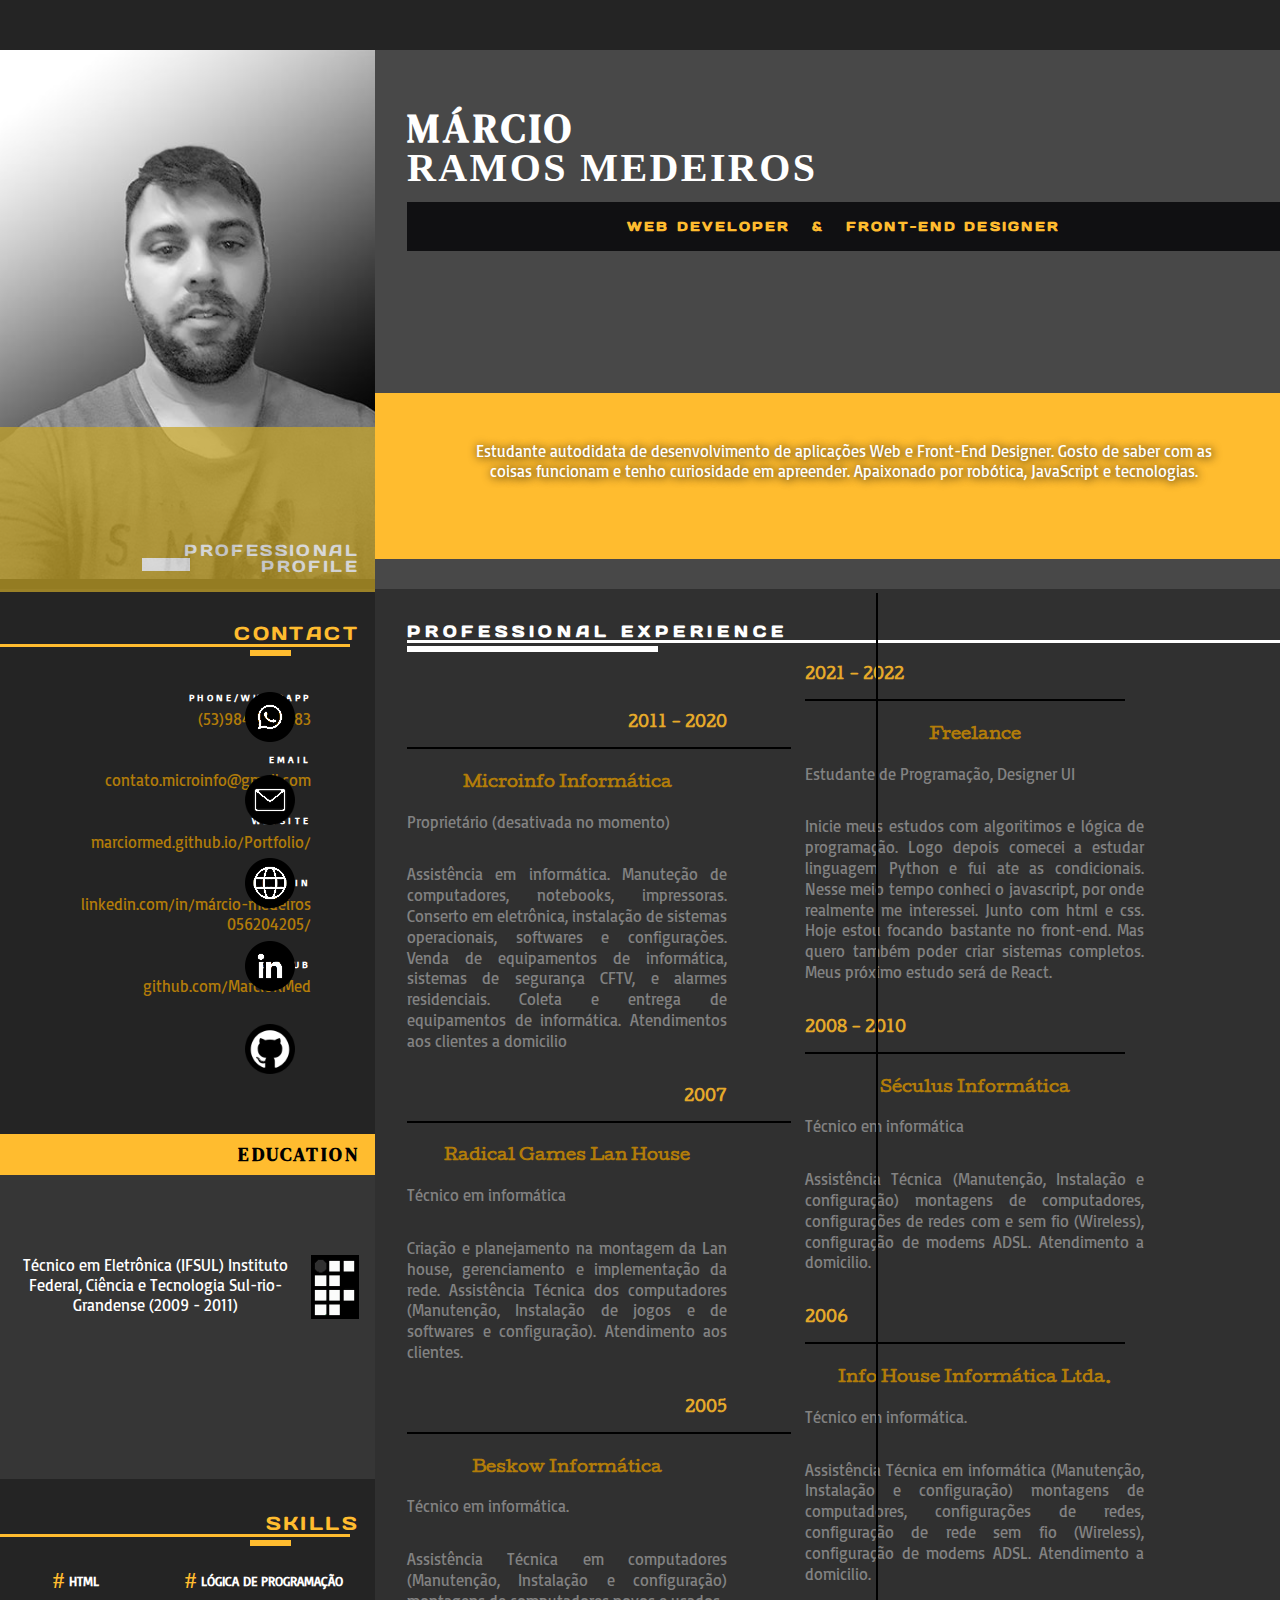
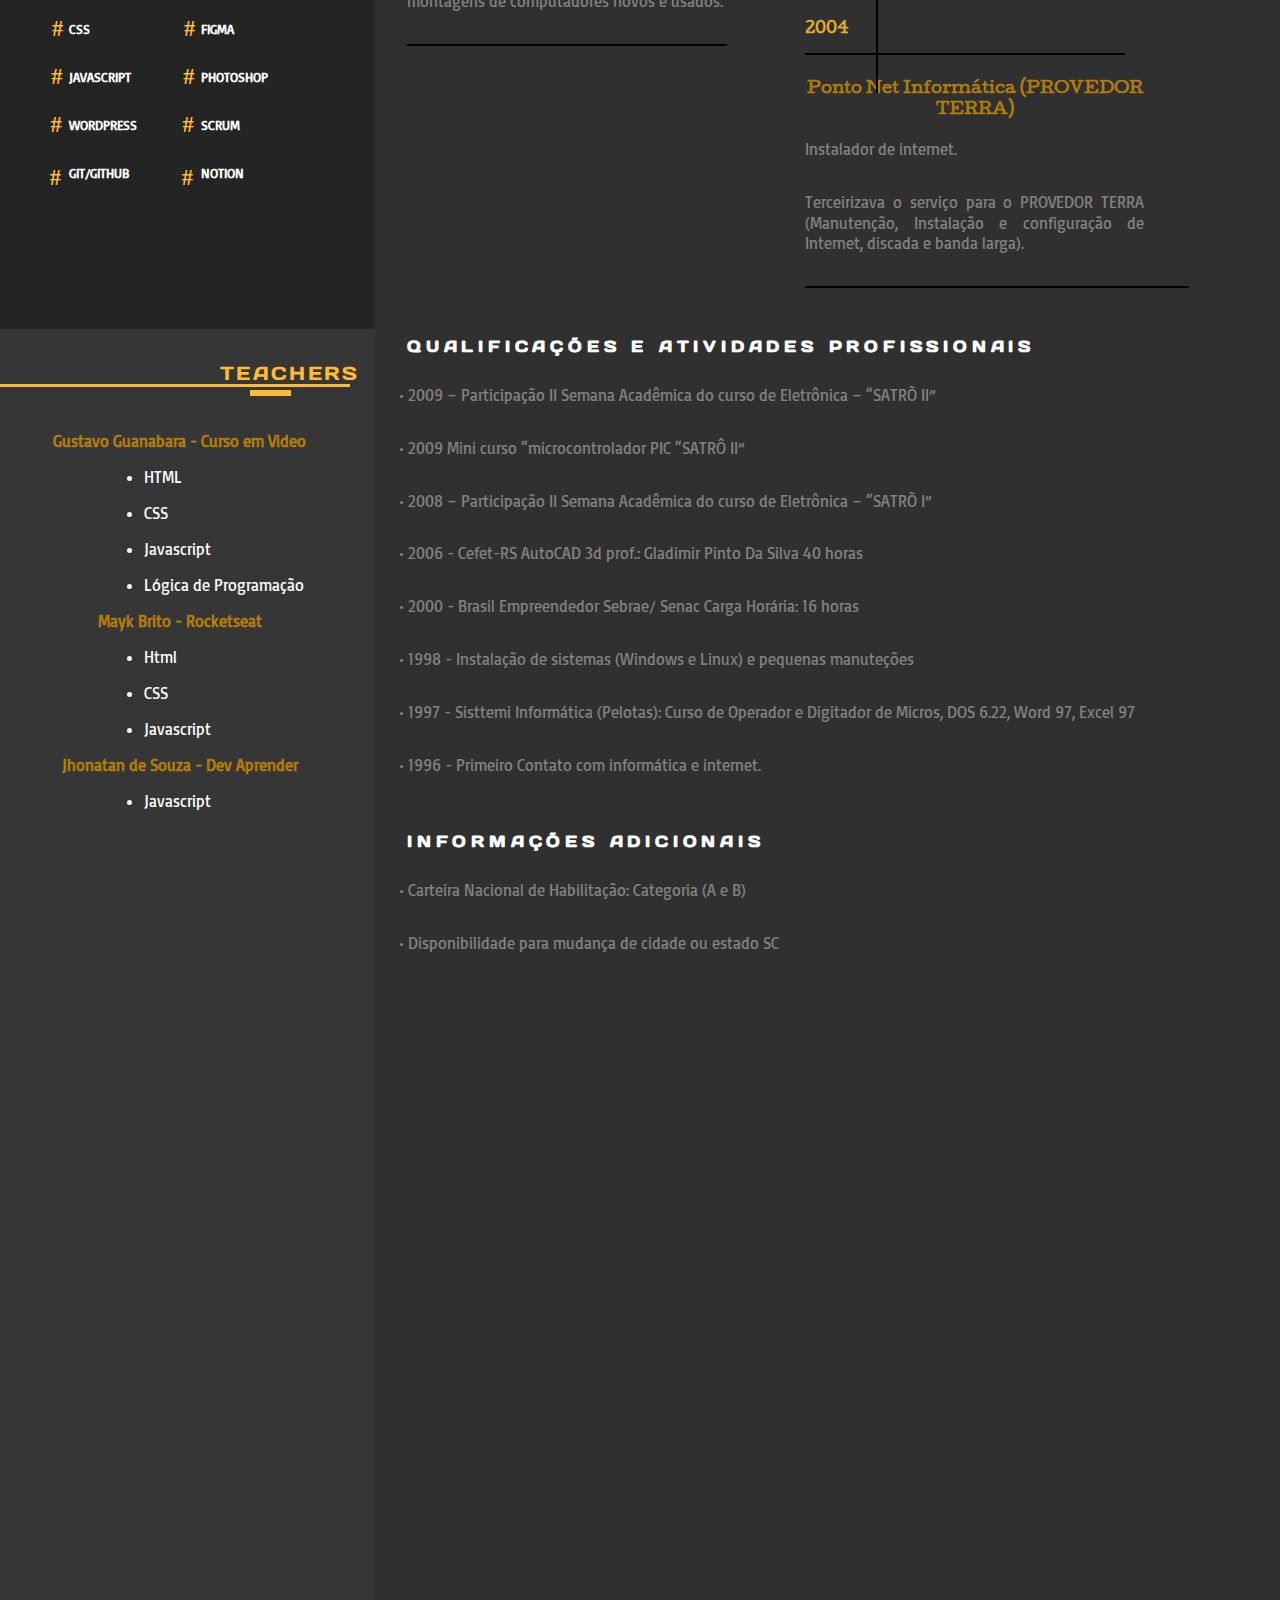
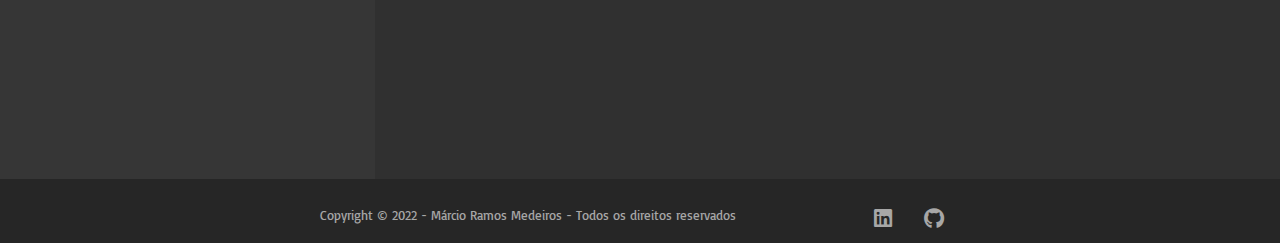
==== cv.html @ facbb506 "favicon" ====
<!DOCTYPE html>
<html lang="pt-br">

<head>
    <meta charset="UTF-8">
    <meta http-equiv="X-UA-Compatible" content="IE=edge">
    <meta name="viewport" content="width=device-width, initial-scale=1.0">
    <link rel="stylesheet" href="grid.css">
    
    
    <link rel="icon" type="image/png" sizes="32x32" href="/favicon/favicon-32x32.png">
    <link rel="icon" type="image/png" sizes="16x16" href="/favicon/favicon-16x16.png">

    <link rel="shortcut icon" href="/favicon/favicon.ico" type="image/x-icon">
    
    <!-- <link rel="stylesheet" href="responsividade.css"> -->
    
    <title>Curriculum Vitae</title>
    
</head>

<body>

    <header id="header">
        
    </header>


    <div class="container-imagem">

    <section id="imagem">
        <div class="img-wrapper">
            <img src="img/perfil.jpg" class="perfil" alt="imagem de perfil">


            <div class="box-profile">
                <div class="professional">
                    <p>PROFESSIONAL</p>
                </div>

                <div class="profile">
                    <p>PROFILE</p>
                </div>

                <div class="bloco"> </div>
            </div>
        </div>
    </section>

    </div>

    <section id="banner">
        <div class="banner">

            <div>
                <h1 class="nome">MÁRCIO </h1>
                <h1 class="sobrenome">RAMOS MEDEIROS</h1>
            </div>


            <h2 class="developer">WEB DEVELOPER &nbsp & &nbsp FRONT-END DESIGNER</h2>


            <div class="description">

                <div class="box">
                    <p> Estudante autodidata de desenvolvimento de aplicações Web e Front-End Designer. Gosto de saber com as coisas funcionam e tenho curiosidade em apreender. Apaixonado por robótica, JavaScript e tecnologias.</p>
                </div>
            </div>

        </div>
    </section>


    <section class="sessao-contact" id="contact">
        <h3>CONTACT</h3>

        <div class="bloco-contact"></div>
        <div class="bloco-contact-linha"></div>


        <div class="container-texto-img">

            <div class="container-texto">
               
                <div>
                    <h4>PHONE/WHATSAPP </h4>
                    <p>(53)984.28.70.83</p>
                </div>

                <div>
                    <h4>EMAIL</h4>
                    <p>contato.microinfo@gmail.com </p>
                </div>

                <div>
                    
                    <h4>WEBSITE</h4>
                    <a href="https://marciormed.github.io/Portfolio/" target="_blank"><p>marciormed.github.io/Portfolio/</p>
                    </a>
                </div>

                <div>
                    
                    <h4>LINKDIN</h4>
                    <a href="https://www.linkedin.com/in/márcio-medeiros-056204205/" target="_blank"><p>linkedin.com/in/márcio-medeiros</p> <p>056204205/</p>             </a>
                </a>
                </div>

                <div>
                    
                    <h4>GITHUB</h4>
                    <a href="https://github.com/MarcioRMed" target="_blank"><p>github.com/MarcioRMed</p> </a>
                    </a>
                </div>

            </div>


            <div class="container-img">
                <img src="img/whatsapp.png" alt="icone whatsapp">

                <img src="img/email.png" alt="icone email">

                <a href="https://marciormed.github.io/Portfolio/" target="_blank">
                <img src="img/rede.png" alt="icone rede">
                </a> 
                
                <a href="https://www.linkedin.com/in/márcio-medeiros-056204205/" target="_blank">
                <img src="img/linkedin.png" alt="icone linkdin">
                </a>

                <a href="https://github.com/MarcioRMed" target="_blank">
                <img src="img/github.png" alt="icone github">
                </a>

            </div>
        </div>


    </section>


    <section class="sessao-education" id="education">
        <h3>EDUCATION</h3>

        <div class="container-education">
            <p>Técnico em Eletrônica (IFSUL) Instituto Federal, Ciência e Tecnologia Sul-rio-Grandense (2009 - 2011)</p>

            <img src="img/ifsul_black.png" alt="logo ifsul">

        </div>


    </section>


    <section class="sessao-skills" id="skills">
        <h3>SKILLS</h3>
        <div class="bloco-contact"></div>
        <div class="bloco-contact-linha"></div>


        <div class="container-skills">
            <div class="skills-left">

                 <div>
                    <p>HTML</p>
                    <p>CSS</p>
                    <p>JAVASCRIPT</p>
                    <p>WORDPRESS</p>
                    <p>GIT/GITHUB</p>

                </div>

                <div class="span">
                    <span class="html">#</span>
                    <span class="css">#</span>
                    <span class="js">#</span>
                    <span class="wp">#</span>
                    <span class="git">#</span>
                </div>




            </div>



            <div class="skills-right">
                
               <div> 
                    <p>LÓGICA DE PROGRAMAÇÃO</p>
                    <p>FIGMA</p>
                    <p>PHOTOSHOP</p>
                    <p>SCRUM</p>
                    <p>NOTION</p>

             </div>

                <div class="span-right">
                    <span class="html">#</span>
                    <span class="css">#</span>
                    <span class="js">#</span>
                    <span class="wp">#</span>
                    <span class="git">#</span>
                                
                </div>

            </div>
            
        </div>
        
    </section>
    
    

    <section class="sessao-teachers" id="courses">
        <h3>TEACHERS</h3>
        <div class="bloco-contact"></div>
        <div class="bloco-contact-linha"></div>

<h4>Gustavo Guanabara - Curso em Video</h4>

<ul>
    <li>HTML</li>
    <li>CSS</li>
    <li>Javascript</li>
    <li>Lógica de Programação</li>
</ul>

<h4>Mayk Brito - Rocketseat</h4>
 <ul>
     
        <li>Html</li>
        <li>CSS</li>
        <li>Javascript</li>
 </ul>

<h4>Jhonatan de Souza - Dev Aprender</h4>
    <ul>
            <li>Javascript</li>
    </ul>

    </section>
    <section class="sessao-experience" id="experience">
        
        <h4>PROFESSIONAL EXPERIENCE</h4>
        
        <div class="bloco-experience-content">
            <div class="bloco-experience"></div>
            <div class="bloco-experience-linha"></div>
        </div>

        
        <article id="article">          
            
            <div class="timeline"> </div>
            
            
            
            <div class="right">
                               
                           
            <div class="ponto-data"></div>
            <h2> 2021 - 2022 </h2>
            <div class="separador_left"> </div>

            <h3> Freelance</h3>

            <p class="cargo">Estudante de Programação, Designer UI</p>
            <p>

                Inicie meus estudos com algoritimos e lógica de programação. Logo depois comecei a estudar linguagem Python e fui ate as condicionais. Nesse meio tempo conheci o javascript, por onde realmente me interessei. Junto com html e css. Hoje estou focando bastante no front-end. Mas quero também poder criar sistemas completos. Meus próximo estudo será de React.    

            </p>


            <div class="ponto-data"></div>
            <h2> 2008 - 2010 </h2>
            <div class="separador_left"> </div>

            <h3> Séculus Informática </h3>

            <p class="cargo">Técnico em informática</p>

            <p>
                Assistência Técnica (Manutenção, Instalação e configuração)
                montagens de computadores, configurações de redes com e sem fio (Wireless), configuração
                de modems ADSL. Atendimento a domicilio.
            </p>




            <div class="ponto-data"></div>
            <h2>2006</h2>
            <div class="separador_left"> </div>

            <h3>Info House Informática Ltda.</h3>

            <p class="cargo">Técnico em informática.</p>
            <p>
                
                Assistência Técnica em informática (Manutenção, Instalação e configuração)
                montagens de computadores, configurações de redes, configuração de rede sem fio (Wireless), configuração
                de modems ADSL. Atendimento a domicilio.

            </p>


            

            <div class="ponto-data"></div>
            <h2>2004</h2>
            <div class="separador_left"> </div>

            <h3>Ponto Net Informática (PROVEDOR TERRA)</h3> 

            <p class="cargo">Instalador de internet.</p>

            <p>Terceirizava o serviço para o PROVEDOR TERRA (Manutenção, Instalação e          configuração de Internet, discada e banda larga).</p>

           
            
             <div class="separador"> </div>

        </div>


        <div class="left">

           
            
            <div class="ponto-data"> </div>
                
                            
            <h2>2011 - 2020</h2>
            <div class="separador"> </div>
            
            <h3>Microinfo Informática</h3>
            
            <p class="cargo">Proprietário (desativada no momento)</p>

            <p>Assistência em informática. Manuteção de computadores, notebooks, impressoras. Conserto em eletrônica, instalação de sistemas operacionais, softwares e configurações. Venda de equipamentos de informática, sistemas de segurança CFTV, e alarmes residenciais. Coleta e entrega de equipamentos de informática. Atendimentos aos clientes a domicilio</p>




            <div class="ponto-data"></div>
            <h2> 2007 </h2>
            <div class="separador"> </div>

            <h3>Radical Games Lan House </h3>

            <p class="cargo">Técnico em informática</p>

            <p>Criação e planejamento na montagem da Lan house, gerenciamento e implementação da rede. Assistência Técnica dos computadores (Manutenção, Instalação de jogos e de softwares e configuração). Atendimento aos clientes.</p>


            

            <div class="ponto-data"></div>
            <h2> 2005 </h2>
            <div class="separador"> </div>

                <h3>Beskow Informática </h3>

                <p class="cargo">Técnico em informática.</p>
    
                <p> Assistência Técnica em computadores (Manutenção, Instalação e configuração)
                    montagens de computadores novos e usados. </p>


            




            <div class="separador_left"> </div>
        </div>




        
        

        </article>





        <section class="sessao-qualificacoes" id ="qualificacoes">
            
            <h4>QUALIFICAÇÕES E ATIVIDADES PROFISSIONAIS</h4>
                      
    
            <p>• 2009 – Participação II Semana Acadêmica do curso de Eletrônica – “SATRÕ II”</p>
            <p>• 2009 Mini curso “microcontrolador PIC “SATRÔ II”</p>
            <p>• 2008 – Participação II Semana Acadêmica do curso de Eletrônica – “SATRÕ I”</p>
            <p>• 2006 - Cefet-RS AutoCAD 3d prof.: Gladimir Pinto Da Silva 40 horas</p>
            <p>• 2000 - Brasil Empreendedor Sebrae/ Senac Carga Horária: 16 horas</p>
            <p>• 1998 - Instalação de sistemas (Windows e Linux) e pequenas manuteções </p>
            <p>• 1997 - Sisttemi Informática (Pelotas): Curso de Operador e Digitador de Micros, DOS 6.22, Word 97, Excel 97</p>
            <p>• 1996 - Primeiro Contato com informática e internet.</p>
        </section>
    
    
        <section class="sessao-infoAdicionais" id="infoAdicionais">
        <h4>INFORMAÇÕES ADICIONAIS</h4>
    
            <p>• Carteira Nacional de Habilitação: Categoria (A e B)</p>
    
            <p>• Disponibilidade para mudança de cidade ou estado SC</p>
        </section>






    </section>




    <footer id="footer">
        <div class="footer-content">
            <p>
                Copyright &copy; 2022 - Márcio Ramos Medeiros - Todos os direitos reservados

            </p>

            <div class="social-list">

                <ul>
                    <li> <a href="https://www.linkedin.com/in/m%C3%A1rcio-medeiros-056204205/" target="_blank"><i
                                class="fa-brands fa-linkedin"></i></a> </li>
                    <li> <a href="https://github.com/MarcioRMed" target="_blank"><i class="fa-brands fa-github"></i></a>
                    </li>
                </ul>

            </div>

        </div>
    </footer>




</body>

</html>
---- grid.css ----
@import url('https://fonts.googleapis.com/css2?family=Basic&family=Cutive&family=DM+Serif+Text&family=Days+One&display=swap');

@import url("https://cdnjs.cloudflare.com/ajax/libs/font-awesome/6.0.0-beta2/css/all.min.css");


*{
    box-sizing: border-box;
    margin: 0;
    padding: 0;     

}

:root{
    --font-titulo: 'DM Serif Text', serif;
    --font-subtitulo: 'Days One', sans-serif;
    --font-textbasic: 'Basic', sans-serif;
    --font-tituloexperience: 'Cutive', serif; 

    --cor-data: #E5A92A;
    --cor-titulos: #B27C09;
    --cor-texto: #828282;   
}


body{
    /* overflow-x: hidden; */
    background-color:#101010;    

    margin: 0;
    height:100vh; 
    
    padding:0;

    display:grid;
    grid-template-areas: 
    "header header"
    "imagem banner"
    "contact experience"
    "education experience"
    "skills experience"
    "teachers experience" /*extra para atualizações futuras  */
    "footer footer";

    grid-template-columns: 375px 1fr;   
    
    grid-template-rows: 50px 539px 545px 345px 450px 1000px 100px;

}


#header{
        grid-area: header;
       background-color:#242424;
} 

#imagem{
grid-area: imagem;
}

.img-wrapper img{
    width: 100%;
    height:100%;
    object-fit: cover;    
    z-index: 1; 
}

.img-wrapper p{
    color: #FFFFFF;
}

.box-profile{
    width:100%;
    height:165px;    
    background-color: #C6A429;
    position: relative;
    bottom: 156px;
    opacity: .73; 
    z-index:2 ;
}

.professional{
    position:absolute;
    bottom: 2rem;
    right: 1rem;        
    font-family: var(--font-subtitulo);
    letter-spacing: .15rem;    
    z-index: 3;
}

.profile{
    position: absolute;
    bottom:1rem;
    right:1rem;
    
    font-family: var(--font-subtitulo);
    letter-spacing: .15rem; 
    z-index: 3;
}

.bloco{
    position: absolute;
    bottom: 1.33rem;
    left: 8.9rem;
    width:48px;
    height:13px;
    background-color:#FFFFFF;    
    z-index: 3;
}

#banner{
    grid-area: banner;
    background-color:#484848;   
}

.nome{
    margin-top: 62px;
    margin-left:2rem;
    margin-bottom: 0px;
    padding:0px;
    line-height:2rem;
    font-family: var(--font-titulo); 
    font-size:2.5rem ; 
    color: #FFFFFF;  
    letter-spacing: .25rem;     
}

.sobrenome{
    margin-top:0px;
    padding:0px;
    margin-left: 2rem;
    font-size:2.5rem;
    color: #FFFFFF;
    letter-spacing: .15rem; 
    line-height: 3rem;
}

.developer{   
    margin-top: 10px;
    margin-left: 2rem; 
    /* margin-bottom: 50px; */
    font-family: var(--font-subtitulo);
    font-size:0.8rem;
    color: #FFBC2F;
    background: #101012;
    text-align: center;
    padding: 1rem;
    letter-spacing: .14rem;    

}

.description p{   
    display:flex;
    justify-content: center;
    text-align: center;
    font-size:1rem;
    color: #FFFFFF;
    text-shadow: 1px 1px 10px black;    
    margin-top: 1rem; 
    margin-left: 2rem; 
    padding:3rem;
    font-family: var(--font-textbasic);    
}

.box{
    position:relative;
    bottom:-126px; 
    width:100%;
    height:166px;
    background-color: #FFBC2F;    
}


#contact{
    grid-area: contact;
    background-color:#242424;
} 

.sessao-contact{
    background-color: #242424;
    width: 100%;       
}

.sessao-contact h3{
    font-family: var(--font-subtitulo);
    color: #FFBC2F;
    letter-spacing: .15rem;
    /* font-size:1rem; */
    padding-top:2rem;
    padding-bottom: .3rem;
    text-align: right;
    padding-right: 1rem;
    font-weight: 400;
}

.bloco-contact{
    width:41px;
    height:6px;
    background-color:#FFBC2F;
    position: relative;
    left:15.6rem;
    margin-bottom: 2rem;    
}

.bloco-contact-linha{
    display:flex;
    width:350px;

    height:3px;
    background-color:#FFBC2F;   
    position: relative;
    top:-44px;
    left:0;      
}

.container-texto{
    text-align: right;
    position: relative;    
    right:4rem ;
    bottom:1.5rem;    
}

.container-img{    
    position: relative;   
    left: 15.3rem;    
    bottom:20.5rem;        
}

.sessao-contact h4{
    color: #FFFFFF;
    font-family: var(--font-textbasic);
    font-size:0.9rem;  
    margin-top:1.5rem;  

    font-size:0.65rem;
    letter-spacing:.2rem;
    padding-bottom:.3rem;    
}

.sessao-contact p{
    color:var(--cor-titulos);
    font-family: var(--font-textbasic);
    font-size:1rem;      
}

 .sessao-contact img{
    display: flex;
    padding-bottom:33px;        
} 

a{
    text-decoration: none;
}

#education{
    grid-area: education;
background-color:#363636;
}

.sessao-education {
    width:100%;        
}

.container-education{
    margin-top: 4rem;
 }

 .sessao-education h3{
    background-color: #FFBC2F;
    text-align: right;
    padding: .5rem 1rem; 
    font-family: var(--font-titulo);
    letter-spacing: .15rem;    
    }

    .sessao-education div{
        display: flex;       
    }

    .sessao-education p{
        color:#FFFFFF;
        font-size: 1rem;
        padding: .5rem;
        text-align: center;
        padding-top:1rem;
        font-family: var(--font-textbasic);   
    }
    
    .sessao-education img{
        width:80px;
        height:80px;
        padding-right: 1rem;
        padding-top:1rem;
    }    
    

#skills{
    grid-area: skills;
    background-color:#242424;
    position:relative;
}

.skills-right {
    margin-left: 2rem;
}

.sessao-skills h3{
    font-family: var(--font-subtitulo);
    color: #FFBC2F;
    letter-spacing: .15rem;
    padding-top:2rem;
    padding-bottom: .3rem;
    text-align: right;
    padding-right: 1rem;
    font-weight: 400;
}

.container-skills{
    display:flex;
    align-items: center;  
    margin-top:-1.5rem;
    margin-left:2.3rem;
    
    
    justify-content: center;
    /* margin-left: 1.5rem; */
    /* margin-top:-1rem; */
}

.sessao-skills p{
    color: #FFFFFF;
    font-size: .8rem;
    font-family: var(--font-textbasic);
    padding: 1rem;
    font-weight: 600;
}

.sessao-skills span{
    position:relative;
    color: #FFBC2F;
    font-size: 1.4rem;
    font-weight: 600;    
}

.span{
    margin-left: 0rem;
    position: relative;
}

.html{
    position: absolute; 
    bottom:14.3rem;    
}

.css{
    position:absolute;
    left:-1rem;
    bottom:11.3rem;    
}

.js{
    position:absolute;
    left:-2rem;
    bottom:8.3rem;    
}

.wp{
    position:absolute;
    left:-3rem;
    bottom:5.3rem;    
}

.git{
    position:absolute;
    left:-4rem;
    bottom:2rem;    
}

#experience{
    grid-area: experience;
    background-color:#303030;  
}

#article{
    position: relative;
    display:grid;
    grid-template-areas: 
    "left timeline right"
    "left timeline right"
    "left timeline right";
    
    grid-template-columns: 38vw 30px 38vw;    
}

#article h2, h3{
    font-family: var(--font-tituloexperience);
}

#article h2{
    font-size:1rem;
}

#article h3{
    font-size:1rem;
}

#article p{
    font-size:1rem;
    font-family:var(--font-textbasic);
}

.separador{ 
    width:30vw;
    height: 0;
    margin: 1rem;    
    border: 1px solid #000000;
}

.separador_left{  
    width:29vw;
    height: 0;
    margin: 1rem;    
    border: 1px solid #000000;
}

.left{
    grid-area: left;
    padding: 1rem;
    transform: translatey(2rem);
}

.left h2{
    text-align:right;
}

.left h3{
    text-align:center;
}

.right{
grid-area:right;

}

.right h2{
    text-align: left;
}

.right h3{
    text-align:center;
}

.timeline{
    position: relative;
    /* top:1rem; */
    left:-5rem;
    width: 1100px;   
    border: 1px solid black;
    transform: rotate(-90deg) translateX(-31rem) translateY(-22rem); 
}

#teachers{
    grid-area: teachers;
}

.sessao-teachers{
    background-color:#363636;

}

.sessao-teachers h3{
    font-family: var(--font-subtitulo);
    color: #FFBC2F;
    letter-spacing: .15rem;
    padding-top:2rem;
    padding-bottom: .3rem;
    text-align: right;
    padding-right: 1rem;
    font-weight: 400;


}


.sessao-teachers h4{
    color: var(--cor-titulos);
    font-family: var(--font-textbasic);
    margin:0rem 2rem 1rem 1rem;
    text-align: center;
}

.sessao-teachers ul li {
    color: #FFFFFF;
    font-family: var(--font-textbasic);
    margin:0rem 2rem 1rem 1rem;
    
}

.sessao-teachers ul{
    margin-left:8rem;
}


.bloco-experience{
    width:251px;
    height:6px;
    background-color:#FFF;
    margin-left: 2rem;
    margin-bottom: 2rem;    
}    
 
.bloco-experience-linha{
    height:3px;
    background-color:#FFF;
    margin-top:-44px;
    margin-left:2rem;
}
.sessao-experience{ 
    width:100%; 
}

.sessao-experience h2{
    color: var(--cor-data);    
    margin:1rem;
}

.sessao-experience h3{
    color: var(--cor-titulos);
    padding:.3rem;
}

.sessao-experience h4{
    font-family: var(--font-subtitulo);
    color:#FFFFFF;
    letter-spacing: .3rem;
    padding-top:2rem;
    padding-left: 2rem;
    padding-bottom: 5px;
}

.sessao-experience p{
    color:var(--cor-texto);
    text-align: justify;
    padding: .5rem;
    padding:1rem;
    line-height: 1.3rem;
    font-size:.9rem;   
}

.sessao-qualificacoes p{
    color:var(--cor-texto);
    text-align: justify;
    padding: .5rem;
    line-height: 1.3rem;
    font-size:1rem;
    font-family: var(--font-textbasic);
    margin: 1rem;
}

.sessao-infoAdicionais p{
    color:var(--cor-texto);
    text-align: justify;
    padding: .5rem;
    line-height: 1.3rem;
    font-size:1rem;
    font-family: var(--font-textbasic);
    margin: 1rem;
}

#footer{
    grid-area: footer;
    background-color:#262626;
}

footer{
    position:relative;    
    padding-top: 1rem;
    width: 100vw;
    height: 4rem;
    background-color: #17181b;       
    display: flex;
    justify-content: center;
    align-items: center;
}

.footer-content{
    width: 50%;
    display: flex;
    justify-content: space-between;
}

.footer-content p{
    font-family: var(--font-textbasic);
    color:#a7a7a7;
    font-size:.8rem;  
}

.social-list a{
    margin:1rem 1rem;
    color:#a7a7a7;
    font-size: 1.3rem;
}

.social-list ul{
    display: flex;
    list-style-type: none;    
} 






@media only screen and (max-width:1680px){  
    
    body{
        grid-template-rows: 50px 539px 545px 345px 450px 1150px 100px;

    }
   
    #article{
        grid-template-columns: 37vw 30px 37vw;
    }

}


@media only screen and (max-width:1440px){

    body{
        grid-template-rows: 50px 539px 545px 345px 450px 1250px 100px;

    }

    #article{
        grid-template-columns: 35vw 30px 35vw;
}
}

@media only screen and (max-width:1280px){

    body{
        grid-template-rows: 50px 539px 545px 345px 450px 1450px 100px;

    }
    #article{

        display: grid;
        grid-template-columns: 30vw 30px 29vw;
    }

    
    .separador_left{
  
    width:25vw;
    
}

}


@media only screen and (max-width:1024px){


    body{
        width:100vw;      
        display: flex;
        flex-direction: column;
        margin: auto;       
        
        
    }

   #header{
    display:flex;
    
   }
   
   .container-imagem{
       background-color:#363636;
      
   } 

    .img-wrapper{
        width:45vw;
        height: 75vh;
        position: relative;

    }

   #imagem{
      margin: auto;
       width:45vw;
       margin-bottom:0rem;       
   }
   
   .box{
       height:151px;
   }


   .box-profile{
    height: 165px;
    bottom:170px;
;
}

.professional{
    font-size:1.5rem;
    padding-bottom:.8rem;
}

.profile{
    font-size:1.5rem;
}

.bloco{
    position: absolute;
    margin-right: 100rem;
    left:10rem;
    bottom:1.6rem;
    width:60px;
    height:15px;
}

   #banner{
       margin-top:0rem;       
       position: relative;
       right:0rem;
   }
   

    #article{          
        display:flex;
        grid-template-columns: 48vw 0px 48vw;
    }

.left{
    grid-area: left;
    padding: 1rem;
    transform: translatey(0rem);
}

.timeline{
    display: none;
}

.sessao-experience p {
    padding: .5rem 1rem;
 
}  

.description p {
    margin-top: -3.3rem;
    margin-left: 0rem;
    padding-top: 2rem;  
    
}

.sessao-contact {
    margin-top:6rem;
}

.bloco-contact {      
    left: 47rem;            
}

.bloco-contact-linha {
    width:980px;
}

.container-img{
width:48px;
left: 28rem;
left:33rem;
}

.container-texto{
left:-20rem;
}

.container-texto-img{
    margin-bottom:-18rem;
}

.container-education {
    margin-top: 1rem;
    margin-bottom: 1rem;
    padding: 1rem;
    display: flex;
    align-items: center;
    justify-content:center;    
}

.sessao-education img {    
    width: 70px;
    height: 90px;
    margin-left: 1rem;  
}

.sessao-skills p {
    font-size: .9rem;    
}

.container-skills{
    margin-left:5.3rem;
}

.sessao-teachers ul{
    margin-left:23em;
    
}


.footer-content{
    width: 85%;
    display: flex;
    justify-content: space-between;
    margin: 1rem;
}


}

@media only screen and (max-width:800px){

       
    .box{
        height:171px;
    }
    
        .bloco{       
            left:4.9rem;       
        }
        
        .bloco-contact{
        width:41px;        
        left: 34.5em;   
        }
        
    .bloco-contact-linha{
        width:36.5rem;     
    }
    
        .container-texto{
            left:-8rem;
            }
    
            .container-skills{
                margin-left:2.5rem;
            }
            
    
        .sessao-teachers ul{
            margin-left:18rem;
            
        }
    
    
   

    

}


@media only screen and (max-width:768px){
    
   .box{
    height:171px;
}

    .bloco{       
        left:4.2rem;       
    }
    
    .bloco-contact{
    width:41px;        
    left: 34.5em;   
    }
    
.bloco-contact-linha{
    width:36.5rem;     
}

    .container-texto{
        left:-6rem;
        }

        .container-skills{
            margin-left:2.5rem;
        }
        

    .sessao-teachers ul{
        margin-left:15rem;
        
    }

#footer{
    background-color:#262626;       

}


}



@media only screen and (max-width:425px){
 
   

    .img-wrapper img{
        position:relative;
        width:100vw;
        left:-6.2rem;       
        
    }
    
.box-profile{
    width:220%;
    left:-6.1rem;
    height:165px;    
    bottom: 156px;
   
}

    .professional{
        position:absolute;
        bottom: 2rem;
        right: 2.5rem;        
        letter-spacing: .15rem;    
        font-size:1rem;
    }
    
    .profile{
        position: absolute;
        bottom:1rem;
        right: 2.5rem; 
        font-size:1rem;
    }
    
    .bloco{
        position: absolute;
        bottom: 1.33rem;
        left: 10rem;
        width:38px;
        height:13px;
       
    }
    

    .nome{
        margin-top: 62px;
        margin-left:1rem;
        margin-bottom: 0px;
        padding:0px;
        font-size:1.5rem ;     
    }
    
    .sobrenome{
        margin-top:0px;
        padding:0px;
        margin-left: 1rem;
        font-size:1.5rem;
     }
    
.developer{   
    margin-top: 10px;
    margin-left: 1rem;     
    font-size:1rem;
   
    text-align: center;
    padding: 1rem;
    letter-spacing: .14rem;    
}


.description p{   
    display:flex;
    justify-content: center;
    text-align: center;
    font-size:1rem;
    color: #FFFFFF;
    text-shadow: 1px 1px 10px black;         
    padding:1rem;
   
}


.box{     
       height:186px;      
}
   

.sessao-contact h3{  
    font-size:.8rem;   
}

    .container-texto{
        left:-5rem;
        }

    .container-img{
    width:48px;
       left:16.5rem;
    }
    
    .bloco-contact{
        width:41px;        
        left: 17.1rem;   
        }
        
    .bloco-contact-linha{
        width:17.5rem;     
    }

    .sessao-education h3{  
        font-size:.8rem;   
    }

    .sessao-skills h3{  
        font-size:.8rem;   
    }

    .sessao-teachers h3{  
        font-size:.8rem;   
    }

    .sessao-teachers ul{
        margin-left:7rem;
        
    }

      
#article{
    
    display:grid;
    grid-template-areas: 
    "left"
    "right";
    
    grid-template-columns: 100vw; 
    
    margin:-1rem;
}   


    }
---- responsividade.css ----
@media (max-width:425px){
    
    body{      
    
        margin: auto;
             
        display:grid;
        grid-template-areas: 
        "header"
        "imagem"
        "banner"
        "contact"
        "education"
        "skills"
        "teachers"
        " experience" 
        "footer";
    
    grid-template-columns: 425px;      
    
    grid-template-rows: 50px 77vh 85vh 70vh 30vh 55vh 80vh;

}
     
.bloco{
left:11.3rem;
}

.developer{
    margin-left:0px;
}

.description p {    
    margin-left: 0rem;
    background-color: #FFBC2F;    

}

.box{
    bottom:-2.5rem; 
}

.bloco-contact{
       
    left:18rem;
    
}

.bloco-contact-linha{
     width:360px;
 
}

.container-img {
    left: 16.9rem;    
}

.container-texto {
    left: -5rem;    
}


.container-education {
    margin-top: 2rem;
}


#article{
    
    display:grid;
    grid-template-areas: 
    "left"
    "right";
    
    grid-template-columns: 100vw; 
    
    margin:-1rem;
}   

.footer-content{
    width: 85%;
    display: flex;
    justify-content: space-between;
    margin: 1rem;
}


    }
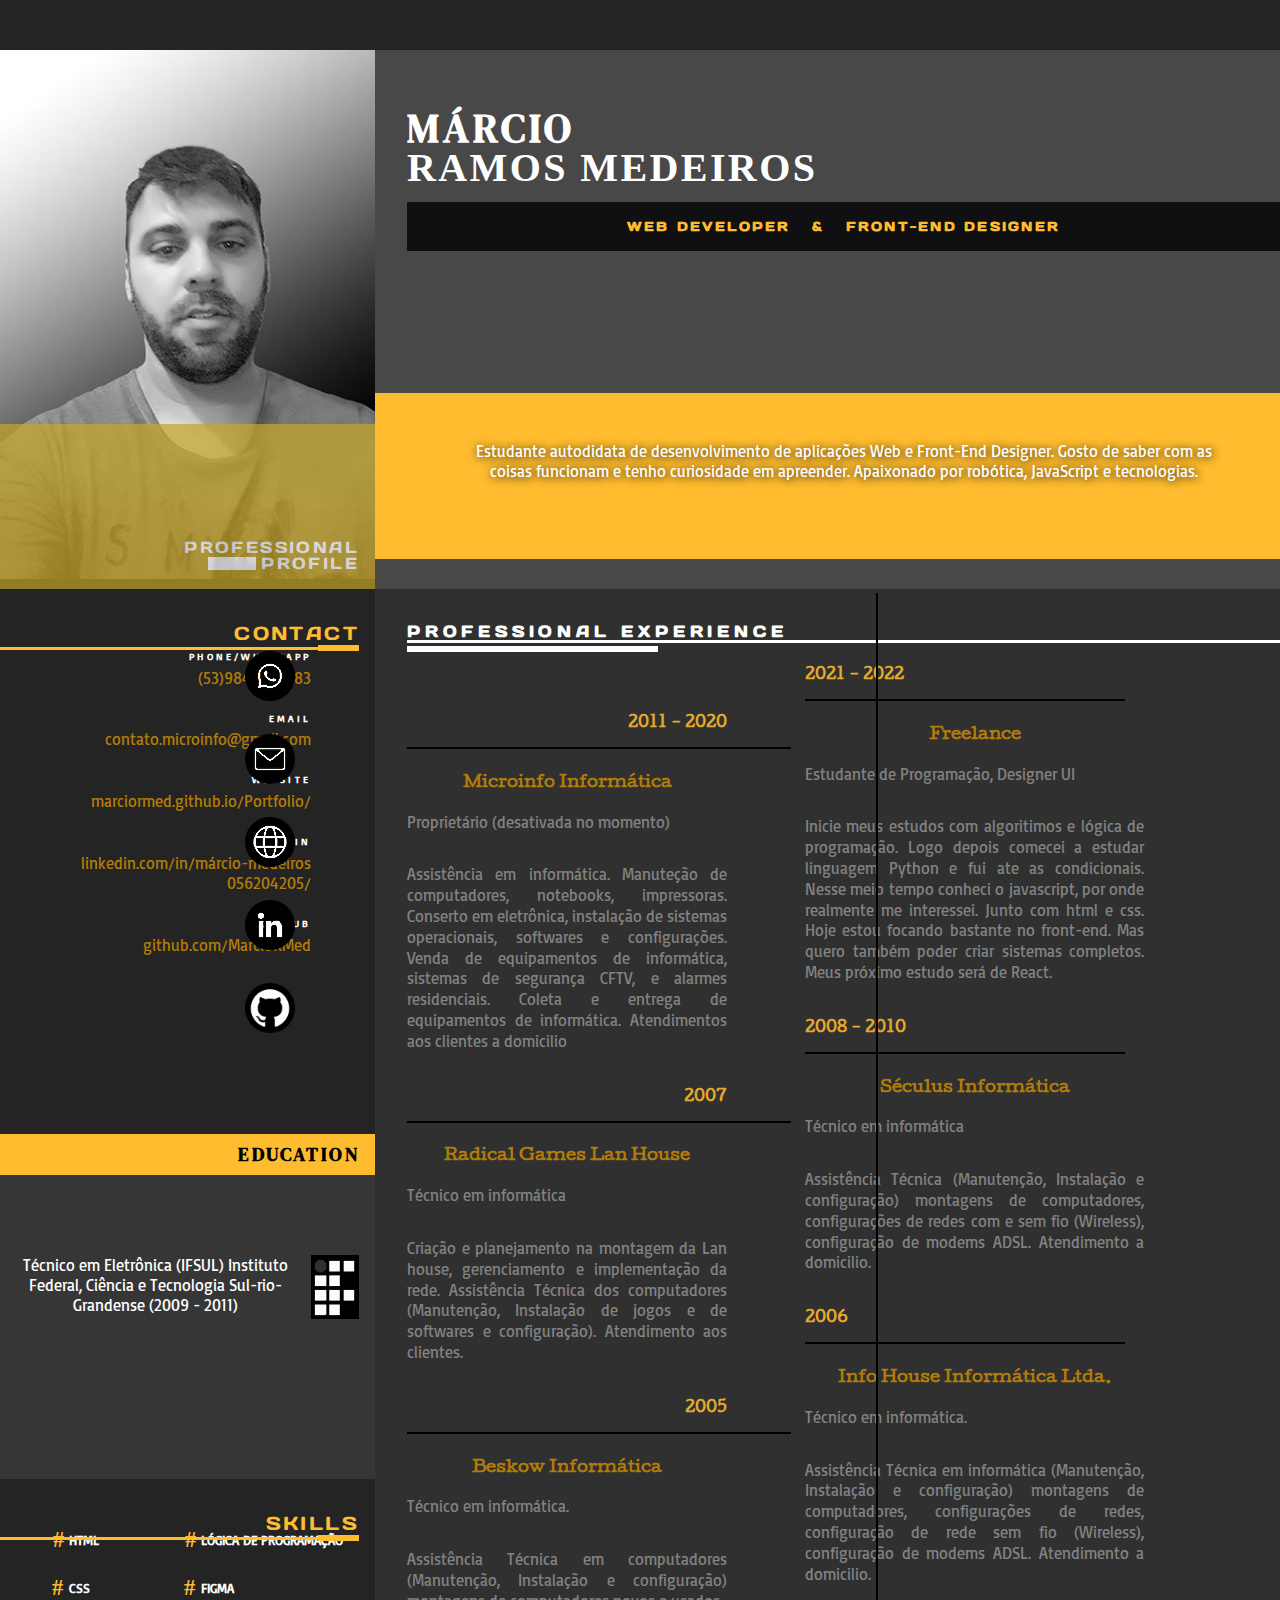
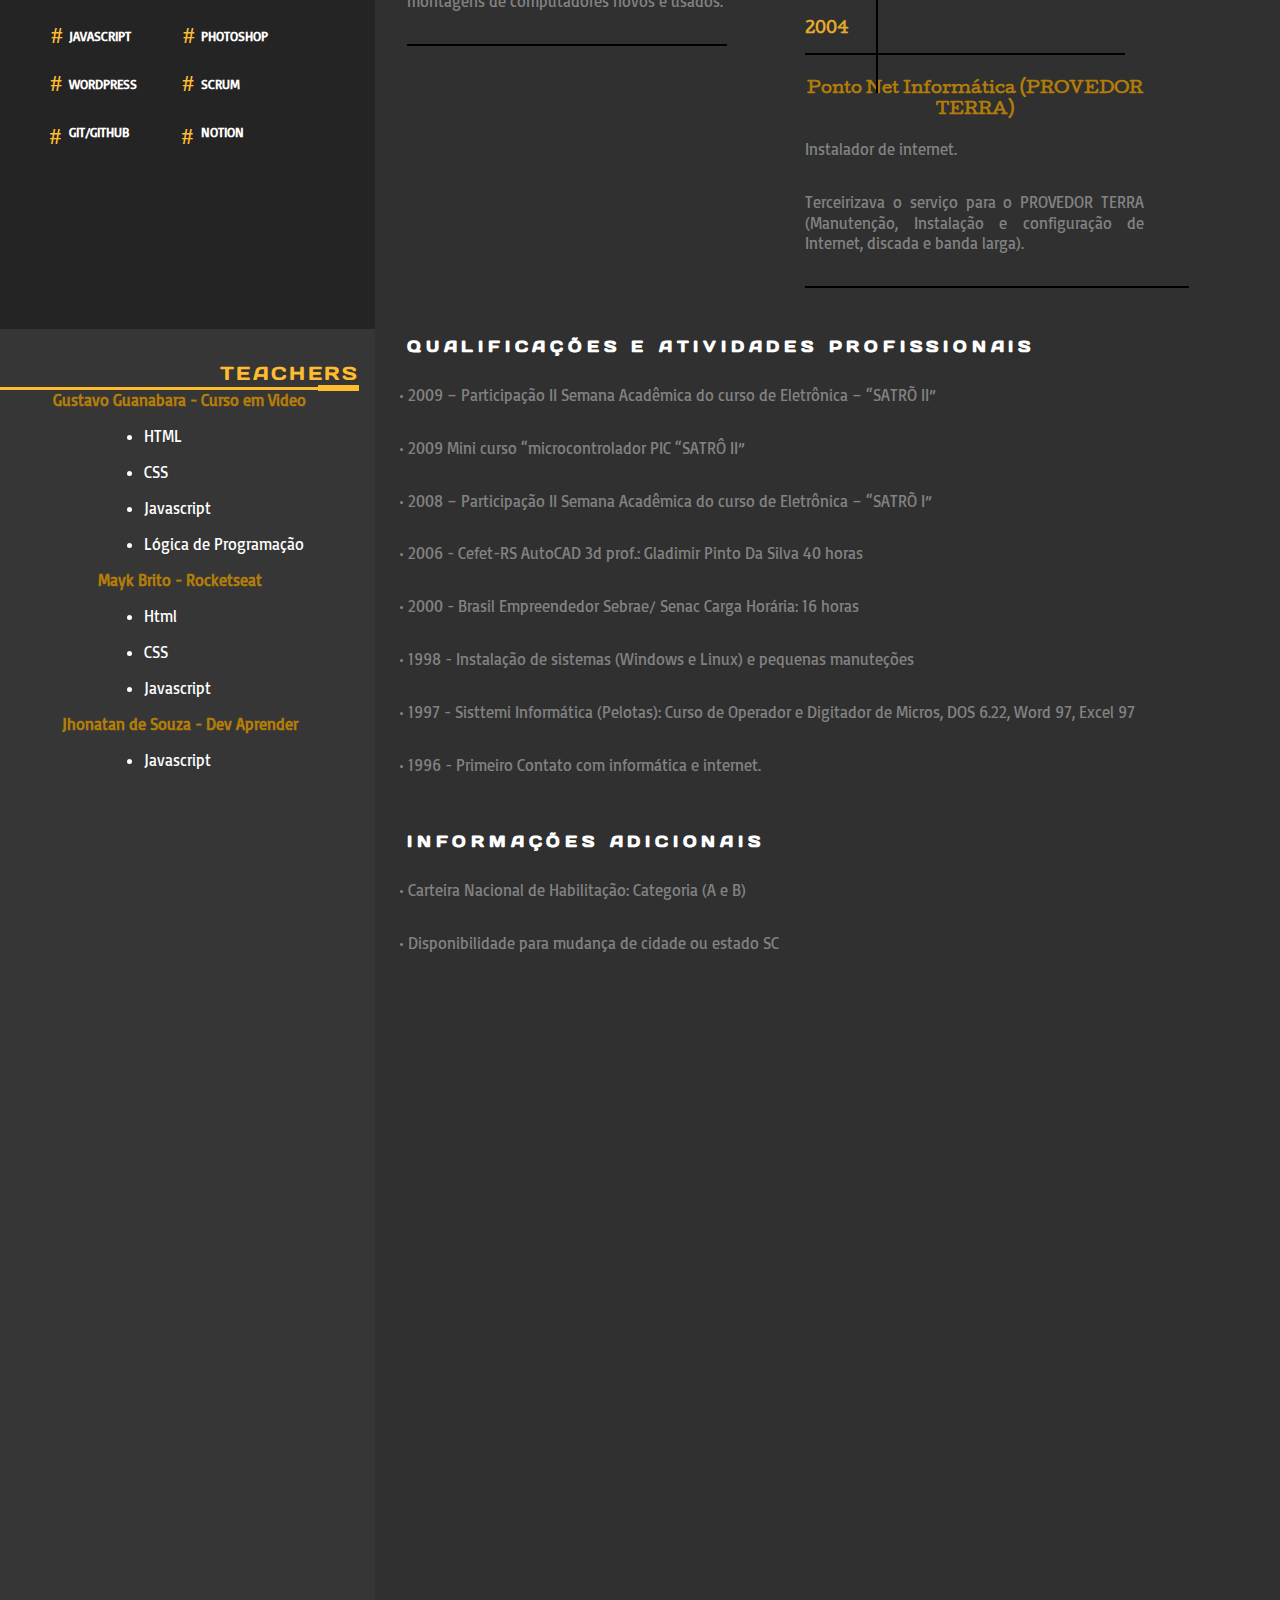
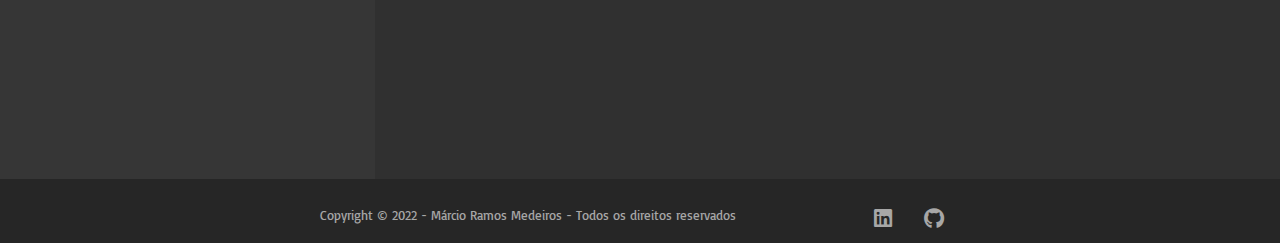
==== commit 7faea710: "ajuste linha title" ====
--- a/cv.html
+++ b/cv.html
@@ -8,10 +8,10 @@
     <link rel="stylesheet" href="grid.css">
     
     
-    <link rel="icon" type="image/png" sizes="32x32" href="/favicon/favicon-32x32.png">
-    <link rel="icon" type="image/png" sizes="16x16" href="/favicon/favicon-16x16.png">
-
-    <link rel="shortcut icon" href="/favicon/favicon.ico" type="image/x-icon">
+    <link rel="icon" type="image/png" sizes="32x32" href="favicon/favicon-32x32.png">
+    <link rel="icon" type="image/png" sizes="16x16" href="favicon/favicon-16x16.png">
+
+    <link rel="shortcut icon" href="favicon/favicon.ico" type="image/x-icon">
     
     <!-- <link rel="stylesheet" href="responsividade.css"> -->
     
@@ -218,6 +218,7 @@
 
     <section class="sessao-teachers" id="courses">
         <h3>TEACHERS</h3>
+        
         <div class="bloco-contact"></div>
         <div class="bloco-contact-linha"></div>
 
--- a/grid.css
+++ b/grid.css
@@ -57,9 +57,18 @@
 grid-area: imagem;
 }
 
+
+.container-imagem{
+    position:relative;
+}
+
+
 .img-wrapper img{
     width: 100%;
     height:100%;
+
+    /* position: relative; */
+
     object-fit: cover;    
     z-index: 1; 
 }
@@ -67,13 +76,15 @@
 .img-wrapper p{
     color: #FFFFFF;
 }
+
 
 .box-profile{
     width:100%;
     height:165px;    
     background-color: #C6A429;
-    position: relative;
-    bottom: 156px;
+    
+    position: absolute;
+    bottom: 0rem;
     opacity: .73; 
     z-index:2 ;
 }
@@ -99,8 +110,8 @@
 
 .bloco{
     position: absolute;
-    bottom: 1.33rem;
-    left: 8.9rem;
+    bottom: 1.2rem;
+    left: 13rem;
     width:48px;
     height:13px;
     background-color:#FFFFFF;    
@@ -176,15 +187,15 @@
 } 
 
 .sessao-contact{
-    background-color: #242424;
+    /* background-color: #242424; */
     width: 100%;       
+    position: relative;
 }
 
 .sessao-contact h3{
     font-family: var(--font-subtitulo);
     color: #FFBC2F;
     letter-spacing: .15rem;
-    /* font-size:1rem; */
     padding-top:2rem;
     padding-bottom: .3rem;
     text-align: right;
@@ -196,8 +207,11 @@
     width:41px;
     height:6px;
     background-color:#FFBC2F;
-    position: relative;
-    left:15.6rem;
+    
+    position: absolute;
+    
+    top: 3.5rem;
+    right:1rem;
     margin-bottom: 2rem;    
 }
 
@@ -207,8 +221,10 @@
 
     height:3px;
     background-color:#FFBC2F;   
-    position: relative;
-    top:-44px;
+    
+    position: absolute;
+    
+    top:3.6rem;
     left:0;      
 }
 
@@ -464,7 +480,7 @@
 
 .sessao-teachers{
     background-color:#363636;
-
+    position: relative;
 }
 
 .sessao-teachers h3{
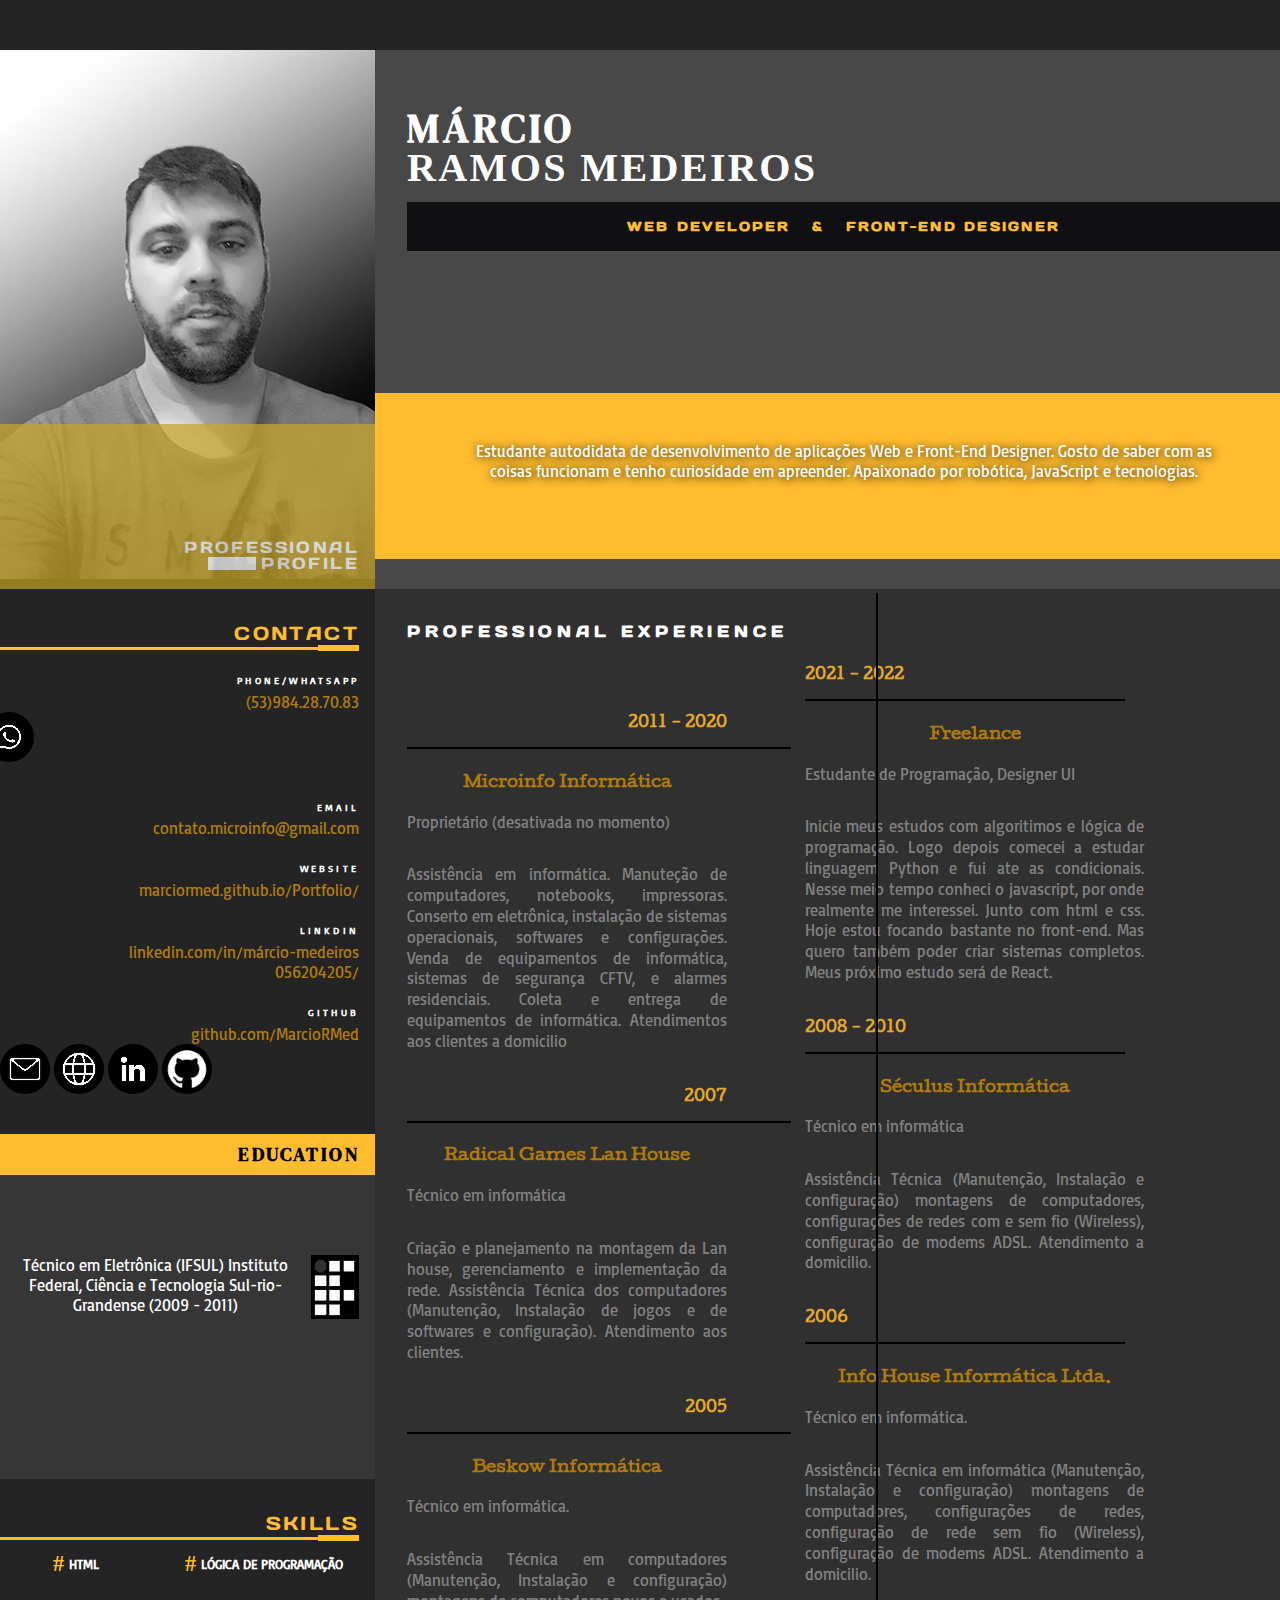
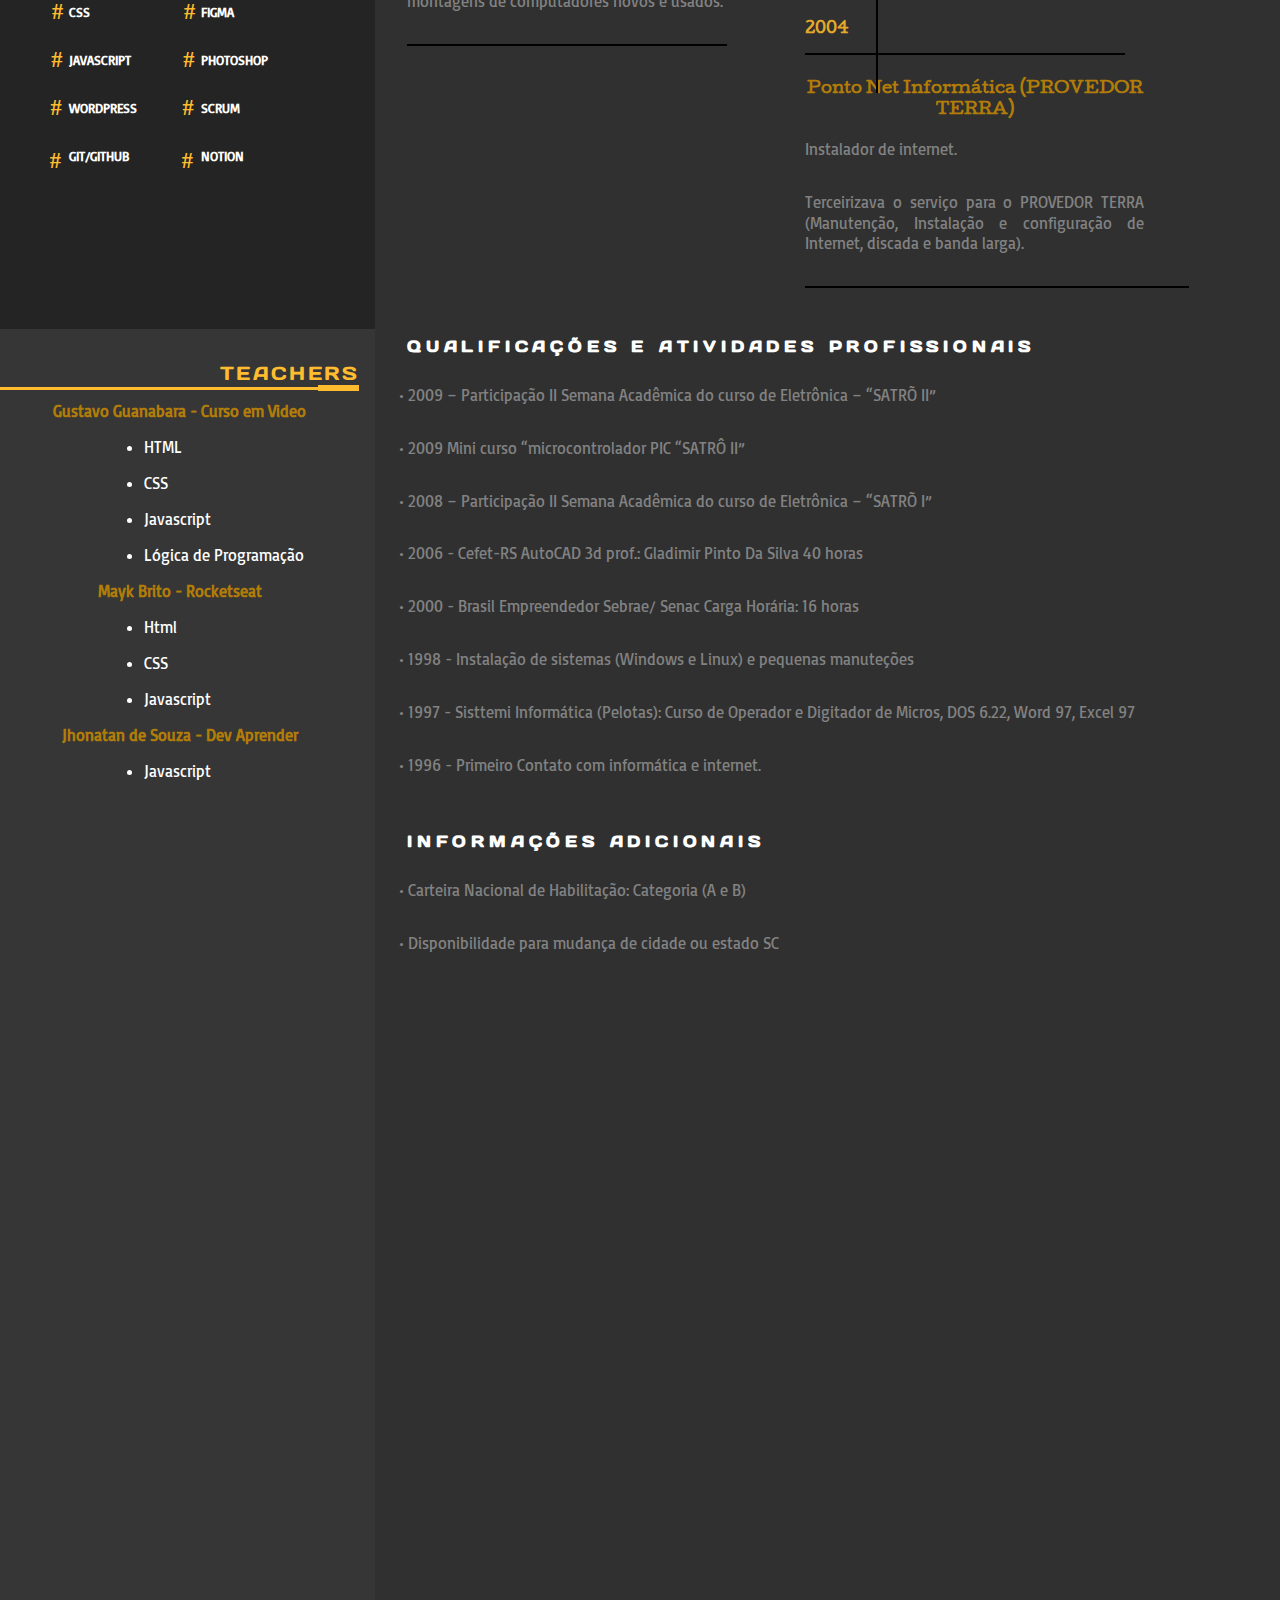
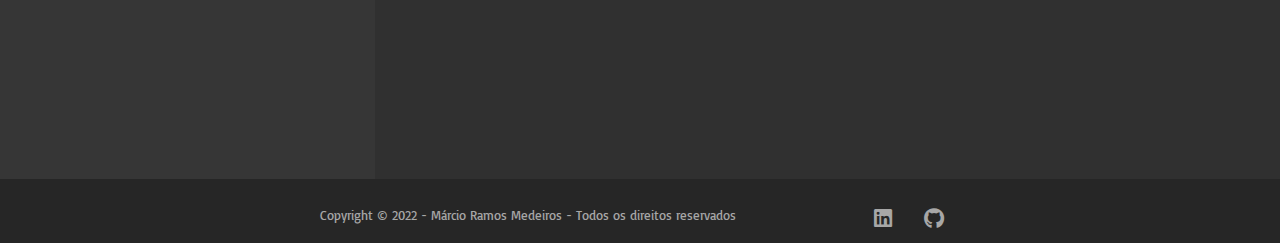
==== commit b0c1e960: "ajustes" ====
--- a/cv.html
+++ b/cv.html
@@ -85,7 +85,9 @@
                
                 <div>
                     <h4>PHONE/WHATSAPP </h4>
-                    <p>(53)984.28.70.83</p>
+                    <p>(53)984.28.70.83 </p>
+                    <img src="img/whatsapp.png" alt="icone whatsapp">
+                   
                 </div>
 
                 <div>
@@ -118,7 +120,7 @@
 
 
             <div class="container-img">
-                <img src="img/whatsapp.png" alt="icone whatsapp">
+                <!-- <img src="img/whatsapp.png" alt="icone whatsapp"> -->
 
                 <img src="img/email.png" alt="icone email">
 
--- a/grid.css
+++ b/grid.css
@@ -187,8 +187,8 @@
 } 
 
 .sessao-contact{
-    /* background-color: #242424; */
-    width: 100%;       
+    
+    /* width: 100%;        */
     position: relative;
 }
 
@@ -227,19 +227,45 @@
     top:3.6rem;
     left:0;      
 }
-
+/* 
+.container-texto-img{
+    display:flex;
+
+    position: relative;
+    height: 100%;
+
+} */
 .container-texto{
+    
     text-align: right;
+    
     position: relative;    
-    right:4rem ;
-    bottom:1.5rem;    
-}
-
+    right:1rem ;
+    /* bottom:0rem;     */
+}
+
+.container-texto div img{
+    display: flex;
+    }
+/* 
 .container-img{    
     position: relative;   
-    left: 15.3rem;    
-    bottom:20.5rem;        
-}
+    right: 0rem;    
+    top:1rem;
+   
+    width:15% ;
+  
+
+
+} */
+
+
+
+.sessao-contact img{
+    
+    padding-bottom:15px;        
+} 
+
 
 .sessao-contact h4{
     color: #FFFFFF;
@@ -258,10 +284,6 @@
     font-size:1rem;      
 }
 
- .sessao-contact img{
-    display: flex;
-    padding-bottom:33px;        
-} 
 
 a{
     text-decoration: none;
@@ -313,6 +335,7 @@
     grid-area: skills;
     background-color:#242424;
     position:relative;
+    margin-top: 0rem;
 }
 
 .skills-right {
@@ -333,7 +356,7 @@
 .container-skills{
     display:flex;
     align-items: center;  
-    margin-top:-1.5rem;
+    margin-top:0rem;
     margin-left:2.3rem;
     
     
@@ -488,7 +511,7 @@
     color: #FFBC2F;
     letter-spacing: .15rem;
     padding-top:2rem;
-    padding-bottom: .3rem;
+    padding-bottom: 1rem;
     text-align: right;
     padding-right: 1rem;
     font-weight: 400;
@@ -515,21 +538,21 @@
     margin-left:8rem;
 }
 
-
+/* 
 .bloco-experience{
     width:251px;
     height:6px;
     background-color:#FFF;
     margin-left: 2rem;
     margin-bottom: 2rem;    
-}    
- 
-.bloco-experience-linha{
+}     */
+/*  
+/* .bloco-experience-linha{ 
     height:3px;
     background-color:#FFF;
-    margin-top:-44px;
+    margin-top:-44px; 
     margin-left:2rem;
-}
+} */
 .sessao-experience{ 
     width:100%; 
 }
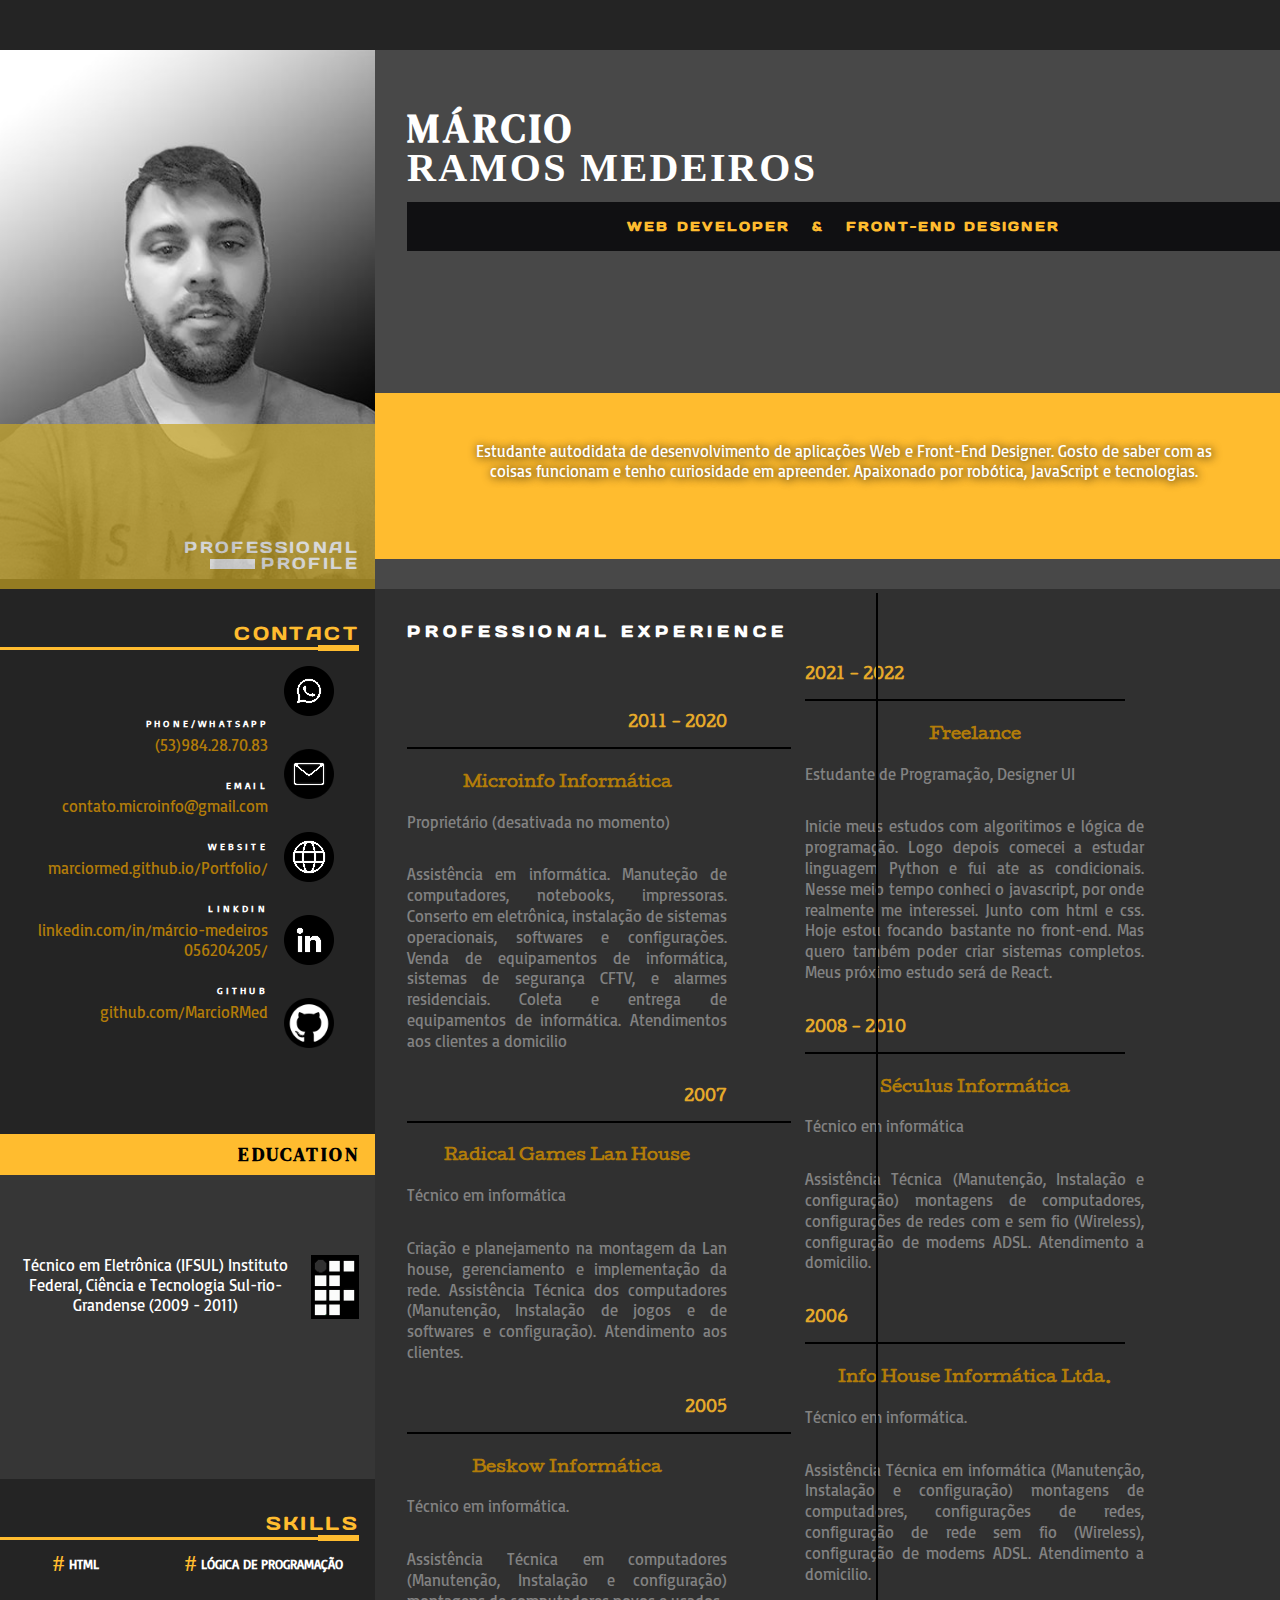
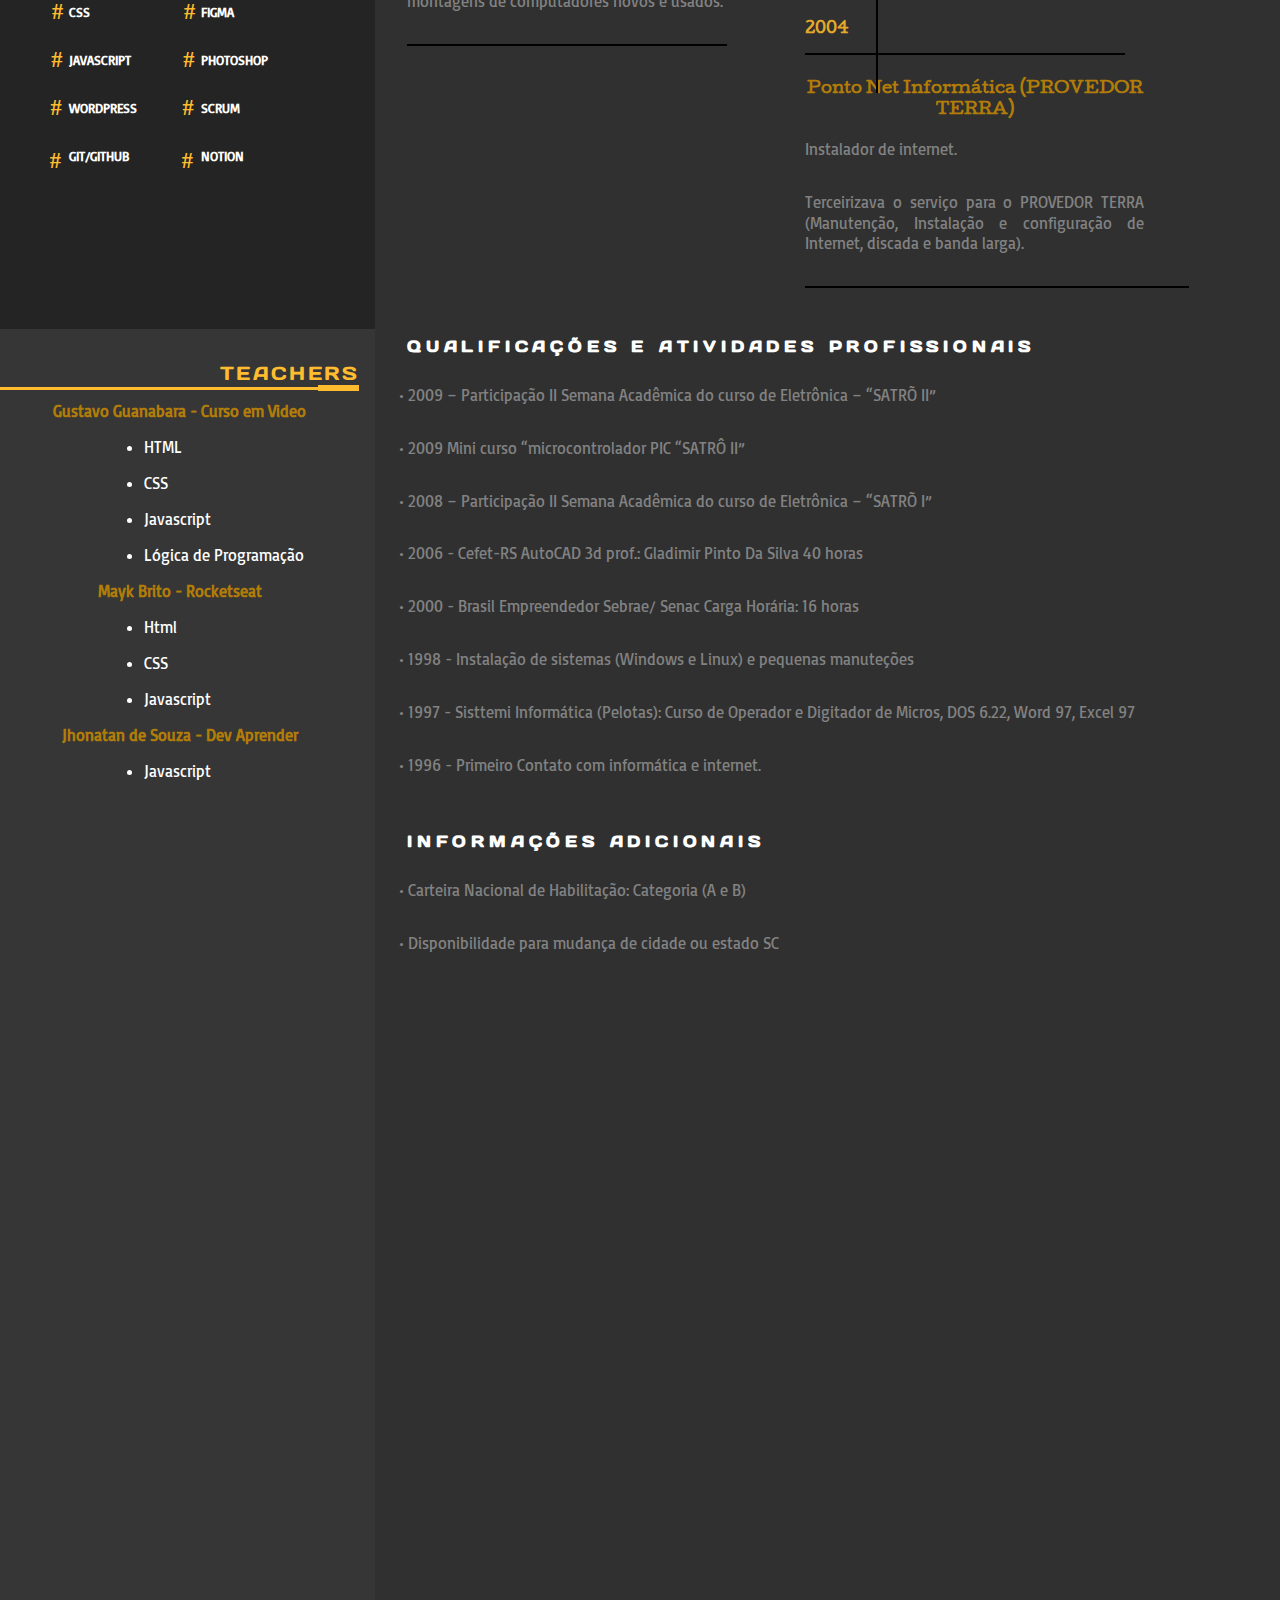
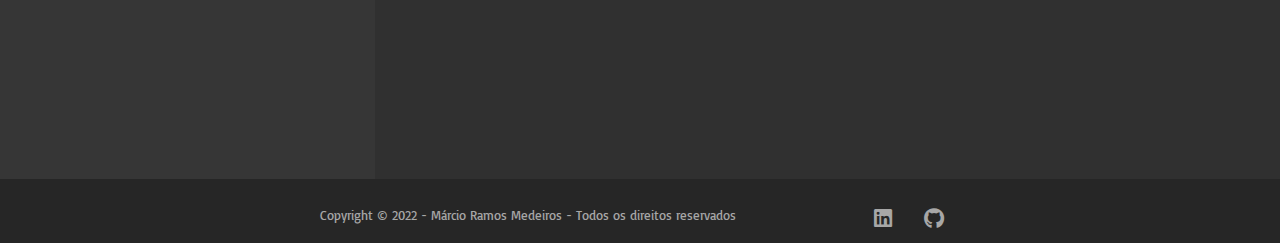
==== commit 10c94b5b: "ajuste icones" ====
--- a/cv.html
+++ b/cv.html
@@ -39,10 +39,11 @@
                 </div>
 
                 <div class="profile">
-                    <p>PROFILE</p>
-                </div>
-
-                <div class="bloco"> </div>
+                    <p> <spam class="bloco"> </spam> PROFILE</p>
+                </div>
+                
+                
+                
             </div>
         </div>
     </section>
@@ -83,12 +84,12 @@
 
             <div class="container-texto">
                
+                
                 <div>
                     <h4>PHONE/WHATSAPP </h4>
-                    <p>(53)984.28.70.83 </p>
-                    <img src="img/whatsapp.png" alt="icone whatsapp">
-                   
-                </div>
+                    <p>(53)984.28.70.83 </p>    
+                </div>
+
 
                 <div>
                     <h4>EMAIL</h4>
@@ -120,7 +121,7 @@
 
 
             <div class="container-img">
-                <!-- <img src="img/whatsapp.png" alt="icone whatsapp"> -->
+                <img src="img/whatsapp.png" alt="icone whatsapp">
 
                 <img src="img/email.png" alt="icone email">
 
--- a/grid.css
+++ b/grid.css
@@ -1,38 +1,35 @@
-@import url('https://fonts.googleapis.com/css2?family=Basic&family=Cutive&family=DM+Serif+Text&family=Days+One&display=swap');
+@import url("https://fonts.googleapis.com/css2?family=Basic&family=Cutive&family=DM+Serif+Text&family=Days+One&display=swap");
 
 @import url("https://cdnjs.cloudflare.com/ajax/libs/font-awesome/6.0.0-beta2/css/all.min.css");
 
-
-*{
-    box-sizing: border-box;
-    margin: 0;
-    padding: 0;     
-
-}
-
-:root{
-    --font-titulo: 'DM Serif Text', serif;
-    --font-subtitulo: 'Days One', sans-serif;
-    --font-textbasic: 'Basic', sans-serif;
-    --font-tituloexperience: 'Cutive', serif; 
-
-    --cor-data: #E5A92A;
-    --cor-titulos: #B27C09;
-    --cor-texto: #828282;   
-}
-
-
-body{
-    /* overflow-x: hidden; */
-    background-color:#101010;    
-
-    margin: 0;
-    height:100vh; 
-    
-    padding:0;
-
-    display:grid;
-    grid-template-areas: 
+* {
+  box-sizing: border-box;
+  margin: 0;
+  padding: 0;
+}
+
+:root {
+  --font-titulo: "DM Serif Text", serif;
+  --font-subtitulo: "Days One", sans-serif;
+  --font-textbasic: "Basic", sans-serif;
+  --font-tituloexperience: "Cutive", serif;
+
+  --cor-data: #e5a92a;
+  --cor-titulos: #b27c09;
+  --cor-texto: #828282;
+}
+
+body {
+  /* overflow-x: hidden; */
+  background-color: #101010;
+
+  margin: 0;
+  height: 100vh;
+
+  padding: 0;
+
+  display: grid;
+  grid-template-areas:
     "header header"
     "imagem banner"
     "contact experience"
@@ -41,501 +38,485 @@
     "teachers experience" /*extra para atualizações futuras  */
     "footer footer";
 
-    grid-template-columns: 375px 1fr;   
-    
-    grid-template-rows: 50px 539px 545px 345px 450px 1000px 100px;
-
-}
-
-
-#header{
-        grid-area: header;
-       background-color:#242424;
-} 
-
-#imagem{
-grid-area: imagem;
-}
-
-
-.container-imagem{
-    position:relative;
-}
-
-
-.img-wrapper img{
-    width: 100%;
-    height:100%;
-
-    /* position: relative; */
-
-    object-fit: cover;    
-    z-index: 1; 
-}
-
-.img-wrapper p{
-    color: #FFFFFF;
-}
-
-
-.box-profile{
-    width:100%;
-    height:165px;    
-    background-color: #C6A429;
-    
-    position: absolute;
-    bottom: 0rem;
-    opacity: .73; 
-    z-index:2 ;
-}
-
-.professional{
-    position:absolute;
-    bottom: 2rem;
-    right: 1rem;        
-    font-family: var(--font-subtitulo);
-    letter-spacing: .15rem;    
-    z-index: 3;
-}
-
-.profile{
-    position: absolute;
-    bottom:1rem;
-    right:1rem;
-    
-    font-family: var(--font-subtitulo);
-    letter-spacing: .15rem; 
-    z-index: 3;
-}
-
-.bloco{
-    position: absolute;
-    bottom: 1.2rem;
-    left: 13rem;
-    width:48px;
-    height:13px;
-    background-color:#FFFFFF;    
-    z-index: 3;
-}
-
-#banner{
-    grid-area: banner;
-    background-color:#484848;   
-}
-
-.nome{
-    margin-top: 62px;
-    margin-left:2rem;
-    margin-bottom: 0px;
-    padding:0px;
-    line-height:2rem;
-    font-family: var(--font-titulo); 
-    font-size:2.5rem ; 
-    color: #FFFFFF;  
-    letter-spacing: .25rem;     
-}
-
-.sobrenome{
-    margin-top:0px;
-    padding:0px;
-    margin-left: 2rem;
-    font-size:2.5rem;
-    color: #FFFFFF;
-    letter-spacing: .15rem; 
-    line-height: 3rem;
-}
-
-.developer{   
-    margin-top: 10px;
-    margin-left: 2rem; 
-    /* margin-bottom: 50px; */
-    font-family: var(--font-subtitulo);
-    font-size:0.8rem;
-    color: #FFBC2F;
-    background: #101012;
-    text-align: center;
-    padding: 1rem;
-    letter-spacing: .14rem;    
-
-}
-
-.description p{   
-    display:flex;
-    justify-content: center;
-    text-align: center;
-    font-size:1rem;
-    color: #FFFFFF;
-    text-shadow: 1px 1px 10px black;    
-    margin-top: 1rem; 
-    margin-left: 2rem; 
-    padding:3rem;
-    font-family: var(--font-textbasic);    
-}
-
-.box{
-    position:relative;
-    bottom:-126px; 
-    width:100%;
-    height:166px;
-    background-color: #FFBC2F;    
-}
-
-
-#contact{
-    grid-area: contact;
-    background-color:#242424;
-} 
-
-.sessao-contact{
-    
-    /* width: 100%;        */
-    position: relative;
-}
-
-.sessao-contact h3{
-    font-family: var(--font-subtitulo);
-    color: #FFBC2F;
-    letter-spacing: .15rem;
-    padding-top:2rem;
-    padding-bottom: .3rem;
-    text-align: right;
-    padding-right: 1rem;
-    font-weight: 400;
-}
-
-.bloco-contact{
-    width:41px;
-    height:6px;
-    background-color:#FFBC2F;
-    
-    position: absolute;
-    
-    top: 3.5rem;
-    right:1rem;
-    margin-bottom: 2rem;    
-}
-
-.bloco-contact-linha{
-    display:flex;
-    width:350px;
-
-    height:3px;
-    background-color:#FFBC2F;   
-    
-    position: absolute;
-    
-    top:3.6rem;
-    left:0;      
-}
-/* 
-.container-texto-img{
-    display:flex;
-
-    position: relative;
-    height: 100%;
-
-} */
-.container-texto{
-    
-    text-align: right;
-    
-    position: relative;    
-    right:1rem ;
-    /* bottom:0rem;     */
-}
-
-.container-texto div img{
-    display: flex;
-    }
-/* 
-.container-img{    
-    position: relative;   
-    right: 0rem;    
-    top:1rem;
-   
-    width:15% ;
+  grid-template-columns: 375px 1fr;
+
+  grid-template-rows: 50px 539px 545px 345px 450px 1000px 100px;
+}
+
+#header {
+  grid-area: header;
+  background-color: #242424;
+}
+
+#imagem {
+  grid-area: imagem;
+}
+
+.container-imagem {
+  position: relative;
+}
+
+.img-wrapper img {
+  width: 100%;
+  height: 100%;
+
+  /* position: relative; */
+
+  object-fit: cover;
+  z-index: 1;
+}
+
+.img-wrapper p {
+  color: #ffffff;
+}
+
+.box-profile {
+  width: 100%;
+  height: 165px;
+  background-color: #c6a429;
+
+  position: absolute;
+  bottom: 0rem;
+  opacity: 0.73;
+  z-index: 2;
+}
+
+.professional {
+  position: absolute;
+  bottom: 2rem;
+  right: 1rem;
+  font-family: var(--font-subtitulo);
+  letter-spacing: 0.15rem;
+  z-index: 3;
+}
+
+.profile {
+  position: absolute;
+  bottom: 1rem;
+  right: 1rem;
+
+  font-family: var(--font-subtitulo);
+  letter-spacing: 0.15rem;
+  z-index: 3;
+}
+
+.bloco {
+  position: absolute;
+  top: 0.4rem;
+  right: 6.5rem;
   
-
-
-} */
-
-
-
-.sessao-contact img{
-    
-    padding-bottom:15px;        
-} 
-
-
-.sessao-contact h4{
-    color: #FFFFFF;
-    font-family: var(--font-textbasic);
-    font-size:0.9rem;  
-    margin-top:1.5rem;  
-
-    font-size:0.65rem;
-    letter-spacing:.2rem;
-    padding-bottom:.3rem;    
-}
-
-.sessao-contact p{
-    color:var(--cor-titulos);
-    font-family: var(--font-textbasic);
-    font-size:1rem;      
-}
-
-
-a{
-    text-decoration: none;
-}
-
-#education{
-    grid-area: education;
-background-color:#363636;
+  /* top:10rem; */
+
+  width: 45px;
+  height: 10px;
+  background-color: #ffffff;
+  z-index: 3;
+}
+
+#banner {
+  grid-area: banner;
+  background-color: #484848;
+}
+
+.nome {
+  margin-top: 62px;
+  margin-left: 2rem;
+  margin-bottom: 0px;
+  padding: 0px;
+  line-height: 2rem;
+  font-family: var(--font-titulo);
+  font-size: 2.5rem;
+  color: #ffffff;
+  letter-spacing: 0.25rem;
+}
+
+.sobrenome {
+  margin-top: 0px;
+  padding: 0px;
+  margin-left: 2rem;
+  font-size: 2.5rem;
+  color: #ffffff;
+  letter-spacing: 0.15rem;
+  line-height: 3rem;
+}
+
+.developer {
+  margin-top: 10px;
+  margin-left: 2rem;
+  /* margin-bottom: 50px; */
+  font-family: var(--font-subtitulo);
+  font-size: 0.8rem;
+  color: #ffbc2f;
+  background: #101012;
+  text-align: center;
+  padding: 1rem;
+  letter-spacing: 0.14rem;
+}
+
+.description p {
+  display: flex;
+  justify-content: center;
+  text-align: center;
+  font-size: 1rem;
+  color: #ffffff;
+  text-shadow: 1px 1px 10px black;
+  margin-top: 1rem;
+  margin-left: 2rem;
+  padding: 3rem;
+  font-family: var(--font-textbasic);
+}
+
+.box {
+  position: relative;
+  bottom: -126px;
+  width: 100%;
+  height: 166px;
+  background-color: #ffbc2f;
+}
+
+#contact {
+  grid-area: contact;
+  background-color: #242424;
+}
+
+.sessao-contact {
+  width: 100%;       
+  position: relative;
+}
+
+.sessao-contact h3 {
+  font-family: var(--font-subtitulo);
+  color: #ffbc2f;
+  letter-spacing: 0.15rem;
+  padding-top: 2rem;
+  padding-bottom: 0.3rem;
+  text-align: right;
+  padding-right: 1rem;
+  font-weight: 400;
+}
+
+.bloco-contact {
+  width: 41px;
+  height: 6px;
+  background-color: #ffbc2f;
+
+  position: absolute;
+
+  top: 3.5rem;
+  right: 1rem;
+  margin-bottom: 2rem;
+}
+
+.bloco-contact-linha {
+  display: flex;
+  width: 350px;
+
+  height: 3px;
+  background-color: #ffbc2f;
+
+  position: absolute;
+
+  top: 3.6rem;
+  left: 0;
+}
+
+.container-texto-img {
+  display: flex;
+  justify-content: center;
+  align-items: center;
+}
+.container-texto {
+  text-align: right;
+
+  position: relative;
+  right: 1rem;
+  /* bottom:0rem;     */
+
+
+}
+
+.container-img {
+  position: relative;
+  right: 0rem;
+  top: 1rem;
+
+  width: 10%;
+}
+
+.sessao-contact img {
+  
+  /* width:70%; */
+  padding-bottom: 29px;
+}
+
+.sessao-contact h4 {
+  color: #ffffff;
+  font-family: var(--font-textbasic);
+  font-size: 0.9rem;
+  margin-top: 1.5rem;
+
+  font-size: 0.65rem;
+  letter-spacing: 0.2rem;
+  padding-bottom: 0.3rem;
+
+  display: flex;
+  flex-direction: column;
+}
+
+.sessao-contact p {
+  color: var(--cor-titulos);
+  font-family: var(--font-textbasic);
+  font-size: 1rem;
+
+  display: flex;
+  flex-direction: column;
+}
+
+a {
+  text-decoration: none;
+}
+
+#education {
+  grid-area: education;
+  background-color: #363636;
 }
 
 .sessao-education {
-    width:100%;        
-}
-
-.container-education{
-    margin-top: 4rem;
- }
-
- .sessao-education h3{
-    background-color: #FFBC2F;
-    text-align: right;
-    padding: .5rem 1rem; 
-    font-family: var(--font-titulo);
-    letter-spacing: .15rem;    
-    }
-
-    .sessao-education div{
-        display: flex;       
-    }
-
-    .sessao-education p{
-        color:#FFFFFF;
-        font-size: 1rem;
-        padding: .5rem;
-        text-align: center;
-        padding-top:1rem;
-        font-family: var(--font-textbasic);   
-    }
-    
-    .sessao-education img{
-        width:80px;
-        height:80px;
-        padding-right: 1rem;
-        padding-top:1rem;
-    }    
-    
-
-#skills{
-    grid-area: skills;
-    background-color:#242424;
-    position:relative;
-    margin-top: 0rem;
+  width: 100%;
+}
+
+.container-education {
+  margin-top: 4rem;
+}
+
+.sessao-education h3 {
+  background-color: #ffbc2f;
+  text-align: right;
+  padding: 0.5rem 1rem;
+  font-family: var(--font-titulo);
+  letter-spacing: 0.15rem;
+}
+
+.sessao-education div {
+  display: flex;
+}
+
+.sessao-education p {
+  color: #ffffff;
+  font-size: 1rem;
+  padding: 0.5rem;
+  text-align: center;
+  padding-top: 1rem;
+  font-family: var(--font-textbasic);
+}
+
+.sessao-education img {
+  width: 80px;
+  height: 80px;
+  padding-right: 1rem;
+  padding-top: 1rem;
+}
+
+#skills {
+  grid-area: skills;
+  background-color: #242424;
+  position: relative;
+  margin-top: 0rem;
 }
 
 .skills-right {
-    margin-left: 2rem;
-}
-
-.sessao-skills h3{
-    font-family: var(--font-subtitulo);
-    color: #FFBC2F;
-    letter-spacing: .15rem;
-    padding-top:2rem;
-    padding-bottom: .3rem;
-    text-align: right;
-    padding-right: 1rem;
-    font-weight: 400;
-}
-
-.container-skills{
-    display:flex;
-    align-items: center;  
-    margin-top:0rem;
-    margin-left:2.3rem;
-    
-    
-    justify-content: center;
-    /* margin-left: 1.5rem; */
-    /* margin-top:-1rem; */
-}
-
-.sessao-skills p{
-    color: #FFFFFF;
-    font-size: .8rem;
-    font-family: var(--font-textbasic);
-    padding: 1rem;
-    font-weight: 600;
-}
-
-.sessao-skills span{
-    position:relative;
-    color: #FFBC2F;
-    font-size: 1.4rem;
-    font-weight: 600;    
-}
-
-.span{
-    margin-left: 0rem;
-    position: relative;
-}
-
-.html{
-    position: absolute; 
-    bottom:14.3rem;    
-}
-
-.css{
-    position:absolute;
-    left:-1rem;
-    bottom:11.3rem;    
-}
-
-.js{
-    position:absolute;
-    left:-2rem;
-    bottom:8.3rem;    
-}
-
-.wp{
-    position:absolute;
-    left:-3rem;
-    bottom:5.3rem;    
-}
-
-.git{
-    position:absolute;
-    left:-4rem;
-    bottom:2rem;    
-}
-
-#experience{
-    grid-area: experience;
-    background-color:#303030;  
-}
-
-#article{
-    position: relative;
-    display:grid;
-    grid-template-areas: 
+  margin-left: 2rem;
+}
+
+.sessao-skills h3 {
+  font-family: var(--font-subtitulo);
+  color: #ffbc2f;
+  letter-spacing: 0.15rem;
+  padding-top: 2rem;
+  padding-bottom: 0.3rem;
+  text-align: right;
+  padding-right: 1rem;
+  font-weight: 400;
+}
+
+.container-skills {
+  display: flex;
+  align-items: center;
+  margin-top: 0rem;
+  margin-left: 2.3rem;
+
+  justify-content: center;
+  /* margin-left: 1.5rem; */
+  /* margin-top:-1rem; */
+}
+
+.sessao-skills p {
+  color: #ffffff;
+  font-size: 0.8rem;
+  font-family: var(--font-textbasic);
+  padding: 1rem;
+  font-weight: 600;
+}
+
+.sessao-skills span {
+  position: relative;
+  color: #ffbc2f;
+  font-size: 1.4rem;
+  font-weight: 600;
+}
+
+.span {
+  margin-left: 0rem;
+  position: relative;
+}
+
+.html {
+  position: absolute;
+  bottom: 14.3rem;
+}
+
+.css {
+  position: absolute;
+  left: -1rem;
+  bottom: 11.3rem;
+}
+
+.js {
+  position: absolute;
+  left: -2rem;
+  bottom: 8.3rem;
+}
+
+.wp {
+  position: absolute;
+  left: -3rem;
+  bottom: 5.3rem;
+}
+
+.git {
+  position: absolute;
+  left: -4rem;
+  bottom: 2rem;
+}
+
+#experience {
+  grid-area: experience;
+  background-color: #303030;
+}
+
+#article {
+  position: relative;
+  display: grid;
+  grid-template-areas:
     "left timeline right"
     "left timeline right"
     "left timeline right";
-    
-    grid-template-columns: 38vw 30px 38vw;    
-}
-
-#article h2, h3{
-    font-family: var(--font-tituloexperience);
-}
-
-#article h2{
-    font-size:1rem;
-}
-
-#article h3{
-    font-size:1rem;
-}
-
-#article p{
-    font-size:1rem;
-    font-family:var(--font-textbasic);
-}
-
-.separador{ 
-    width:30vw;
-    height: 0;
-    margin: 1rem;    
-    border: 1px solid #000000;
-}
-
-.separador_left{  
-    width:29vw;
-    height: 0;
-    margin: 1rem;    
-    border: 1px solid #000000;
-}
-
-.left{
-    grid-area: left;
-    padding: 1rem;
-    transform: translatey(2rem);
-}
-
-.left h2{
-    text-align:right;
-}
-
-.left h3{
-    text-align:center;
-}
-
-.right{
-grid-area:right;
-
-}
-
-.right h2{
-    text-align: left;
-}
-
-.right h3{
-    text-align:center;
-}
-
-.timeline{
-    position: relative;
-    /* top:1rem; */
-    left:-5rem;
-    width: 1100px;   
-    border: 1px solid black;
-    transform: rotate(-90deg) translateX(-31rem) translateY(-22rem); 
-}
-
-#teachers{
-    grid-area: teachers;
-}
-
-.sessao-teachers{
-    background-color:#363636;
-    position: relative;
-}
-
-.sessao-teachers h3{
-    font-family: var(--font-subtitulo);
-    color: #FFBC2F;
-    letter-spacing: .15rem;
-    padding-top:2rem;
-    padding-bottom: 1rem;
-    text-align: right;
-    padding-right: 1rem;
-    font-weight: 400;
-
-
-}
-
-
-.sessao-teachers h4{
-    color: var(--cor-titulos);
-    font-family: var(--font-textbasic);
-    margin:0rem 2rem 1rem 1rem;
-    text-align: center;
+
+  grid-template-columns: 38vw 30px 38vw;
+}
+
+#article h2,
+h3 {
+  font-family: var(--font-tituloexperience);
+}
+
+#article h2 {
+  font-size: 1rem;
+}
+
+#article h3 {
+  font-size: 1rem;
+}
+
+#article p {
+  font-size: 1rem;
+  font-family: var(--font-textbasic);
+}
+
+.separador {
+  width: 30vw;
+  height: 0;
+  margin: 1rem;
+  border: 1px solid #000000;
+}
+
+.separador_left {
+  width: 29vw;
+  height: 0;
+  margin: 1rem;
+  border: 1px solid #000000;
+}
+
+.left {
+  grid-area: left;
+  padding: 1rem;
+  transform: translatey(2rem);
+}
+
+.left h2 {
+  text-align: right;
+}
+
+.left h3 {
+  text-align: center;
+}
+
+.right {
+  grid-area: right;
+}
+
+.right h2 {
+  text-align: left;
+}
+
+.right h3 {
+  text-align: center;
+}
+
+.timeline {
+  position: relative;
+  /* top:1rem; */
+  left: -5rem;
+  width: 1100px;
+  border: 1px solid black;
+  transform: rotate(-90deg) translateX(-31rem) translateY(-22rem);
+}
+
+#teachers {
+  grid-area: teachers;
+}
+
+.sessao-teachers {
+  background-color: #363636;
+  position: relative;
+}
+
+.sessao-teachers h3 {
+  font-family: var(--font-subtitulo);
+  color: #ffbc2f;
+  letter-spacing: 0.15rem;
+  padding-top: 2rem;
+  padding-bottom: 1rem;
+  text-align: right;
+  padding-right: 1rem;
+  font-weight: 400;
+}
+
+.sessao-teachers h4 {
+  color: var(--cor-titulos);
+  font-family: var(--font-textbasic);
+  margin: 0rem 2rem 1rem 1rem;
+  text-align: center;
 }
 
 .sessao-teachers ul li {
-    color: #FFFFFF;
-    font-family: var(--font-textbasic);
-    margin:0rem 2rem 1rem 1rem;
-    
-}
-
-.sessao-teachers ul{
-    margin-left:8rem;
+  color: #ffffff;
+  font-family: var(--font-textbasic);
+  margin: 0rem 2rem 1rem 1rem;
+}
+
+.sessao-teachers ul {
+  margin-left: 8rem;
 }
 
 /* 
@@ -553,540 +534,466 @@
     margin-top:-44px; 
     margin-left:2rem;
 } */
-.sessao-experience{ 
-    width:100%; 
-}
-
-.sessao-experience h2{
-    color: var(--cor-data);    
-    margin:1rem;
-}
-
-.sessao-experience h3{
-    color: var(--cor-titulos);
-    padding:.3rem;
-}
-
-.sessao-experience h4{
-    font-family: var(--font-subtitulo);
-    color:#FFFFFF;
-    letter-spacing: .3rem;
-    padding-top:2rem;
-    padding-left: 2rem;
-    padding-bottom: 5px;
-}
-
-.sessao-experience p{
-    color:var(--cor-texto);
-    text-align: justify;
-    padding: .5rem;
-    padding:1rem;
-    line-height: 1.3rem;
-    font-size:.9rem;   
-}
-
-.sessao-qualificacoes p{
-    color:var(--cor-texto);
-    text-align: justify;
-    padding: .5rem;
-    line-height: 1.3rem;
-    font-size:1rem;
-    font-family: var(--font-textbasic);
-    margin: 1rem;
-}
-
-.sessao-infoAdicionais p{
-    color:var(--cor-texto);
-    text-align: justify;
-    padding: .5rem;
-    line-height: 1.3rem;
-    font-size:1rem;
-    font-family: var(--font-textbasic);
-    margin: 1rem;
-}
-
-#footer{
-    grid-area: footer;
-    background-color:#262626;
-}
-
-footer{
-    position:relative;    
-    padding-top: 1rem;
+.sessao-experience {
+  width: 100%;
+}
+
+.sessao-experience h2 {
+  color: var(--cor-data);
+  margin: 1rem;
+}
+
+.sessao-experience h3 {
+  color: var(--cor-titulos);
+  padding: 0.3rem;
+}
+
+.sessao-experience h4 {
+  font-family: var(--font-subtitulo);
+  color: #ffffff;
+  letter-spacing: 0.3rem;
+  padding-top: 2rem;
+  padding-left: 2rem;
+  padding-bottom: 5px;
+}
+
+.sessao-experience p {
+  color: var(--cor-texto);
+  text-align: justify;
+  padding: 0.5rem;
+  padding: 1rem;
+  line-height: 1.3rem;
+  font-size: 0.9rem;
+}
+
+.sessao-qualificacoes p {
+  color: var(--cor-texto);
+  text-align: justify;
+  padding: 0.5rem;
+  line-height: 1.3rem;
+  font-size: 1rem;
+  font-family: var(--font-textbasic);
+  margin: 1rem;
+}
+
+.sessao-infoAdicionais p {
+  color: var(--cor-texto);
+  text-align: justify;
+  padding: 0.5rem;
+  line-height: 1.3rem;
+  font-size: 1rem;
+  font-family: var(--font-textbasic);
+  margin: 1rem;
+}
+
+#footer {
+  grid-area: footer;
+  background-color: #262626;
+}
+
+footer {
+  position: relative;
+  padding-top: 1rem;
+  width: 100vw;
+  height: 4rem;
+  background-color: #17181b;
+  display: flex;
+  justify-content: center;
+  align-items: center;
+}
+
+.footer-content {
+  width: 50%;
+  display: flex;
+  justify-content: space-between;
+}
+
+.footer-content p {
+  font-family: var(--font-textbasic);
+  color: #a7a7a7;
+  font-size: 0.8rem;
+}
+
+.social-list a {
+  margin: 1rem 1rem;
+  color: #a7a7a7;
+  font-size: 1.3rem;
+}
+
+.social-list ul {
+  display: flex;
+  list-style-type: none;
+}
+
+@media only screen and (max-width: 1680px) {
+  body {
+    grid-template-rows: 50px 539px 545px 345px 450px 1150px 100px;
+  }
+
+  #article {
+    grid-template-columns: 37vw 30px 37vw;
+  }
+}
+
+@media only screen and (max-width: 1440px) {
+  body {
+    grid-template-rows: 50px 539px 545px 345px 450px 1250px 100px;
+  }
+
+  #article {
+    grid-template-columns: 35vw 30px 35vw;
+  }
+}
+
+@media only screen and (max-width: 1280px) {
+  body {
+    grid-template-rows: 50px 539px 545px 345px 450px 1450px 100px;
+  }
+  #article {
+    display: grid;
+    grid-template-columns: 30vw 30px 29vw;
+  }
+
+  .separador_left {
+    width: 25vw;
+  }
+}
+
+@media only screen and (max-width: 1024px) {
+  body {
     width: 100vw;
-    height: 4rem;
-    background-color: #17181b;       
     display: flex;
-    justify-content: center;
-    align-items: center;
-}
-
-.footer-content{
-    width: 50%;
+    flex-direction: column;
+    margin: auto;
+  }
+
+  #header {
     display: flex;
-    justify-content: space-between;
-}
-
-.footer-content p{
-    font-family: var(--font-textbasic);
-    color:#a7a7a7;
-    font-size:.8rem;  
-}
-
-.social-list a{
-    margin:1rem 1rem;
-    color:#a7a7a7;
-    font-size: 1.3rem;
-}
-
-.social-list ul{
-    display: flex;
-    list-style-type: none;    
-} 
-
-
-
-
-
-
-@media only screen and (max-width:1680px){  
-    
-    body{
-        grid-template-rows: 50px 539px 545px 345px 450px 1150px 100px;
-
-    }
-   
-    #article{
-        grid-template-columns: 37vw 30px 37vw;
-    }
-
-}
-
-
-@media only screen and (max-width:1440px){
-
-    body{
-        grid-template-rows: 50px 539px 545px 345px 450px 1250px 100px;
-
-    }
-
-    #article{
-        grid-template-columns: 35vw 30px 35vw;
-}
-}
-
-@media only screen and (max-width:1280px){
-
-    body{
-        grid-template-rows: 50px 539px 545px 345px 450px 1450px 100px;
-
-    }
-    #article{
-
-        display: grid;
-        grid-template-columns: 30vw 30px 29vw;
-    }
-
-    
-    .separador_left{
-  
-    width:25vw;
-    
-}
-
-}
-
-
-@media only screen and (max-width:1024px){
-
-
-    body{
-        width:100vw;      
-        display: flex;
-        flex-direction: column;
-        margin: auto;       
-        
-        
-    }
-
-   #header{
-    display:flex;
-    
-   }
-   
-   .container-imagem{
-       background-color:#363636;
-      
-   } 
-
-    .img-wrapper{
-        width:45vw;
-        height: 75vh;
-        position: relative;
-
-    }
-
-   #imagem{
-      margin: auto;
-       width:45vw;
-       margin-bottom:0rem;       
-   }
-   
-   .box{
-       height:151px;
-   }
-
-
-   .box-profile{
+  }
+
+  .container-imagem {
+    background-color: #363636;
+  }
+
+  .img-wrapper {
+    width: 45vw;
+    height: 75vh;
+    position: relative;
+  }
+
+  #imagem {
+    margin: auto;
+    width: 45vw;
+    margin-bottom: 0rem;
+  }
+
+  .box {
+    height: 151px;
+  }
+
+  .box-profile {
     height: 165px;
-    bottom:170px;
-;
-}
-
-.professional{
-    font-size:1.5rem;
-    padding-bottom:.8rem;
-}
-
-.profile{
-    font-size:1.5rem;
-}
-
-.bloco{
+    bottom: 170px;
+  }
+
+  .professional {
+    font-size: 1.5rem;
+    padding-bottom: 0.8rem;
+  }
+
+  .profile {
+    font-size: 1.5rem;
+  }
+
+  .bloco {
     position: absolute;
     margin-right: 100rem;
-    left:10rem;
-    bottom:1.6rem;
-    width:60px;
-    height:15px;
-}
-
-   #banner{
-       margin-top:0rem;       
-       position: relative;
-       right:0rem;
-   }
-   
-
-    #article{          
-        display:flex;
-        grid-template-columns: 48vw 0px 48vw;
-    }
-
-.left{
+    left: 10rem;
+    bottom: 1.6rem;
+    width: 60px;
+    height: 15px;
+  }
+
+  #banner {
+    margin-top: 0rem;
+    position: relative;
+    right: 0rem;
+  }
+
+  #article {
+    display: flex;
+    grid-template-columns: 48vw 0px 48vw;
+  }
+
+  .left {
     grid-area: left;
     padding: 1rem;
     transform: translatey(0rem);
-}
-
-.timeline{
+  }
+
+  .timeline {
     display: none;
-}
-
-.sessao-experience p {
-    padding: .5rem 1rem;
- 
-}  
-
-.description p {
+  }
+
+  .sessao-experience p {
+    padding: 0.5rem 1rem;
+  }
+
+  .description p {
     margin-top: -3.3rem;
     margin-left: 0rem;
-    padding-top: 2rem;  
-    
-}
-
-.sessao-contact {
-    margin-top:6rem;
-}
-
-.bloco-contact {      
-    left: 47rem;            
-}
-
-.bloco-contact-linha {
-    width:980px;
-}
-
-.container-img{
-width:48px;
-left: 28rem;
-left:33rem;
-}
-
-.container-texto{
-left:-20rem;
-}
-
-.container-texto-img{
-    margin-bottom:-18rem;
-}
-
-.container-education {
+    padding-top: 2rem;
+  }
+
+  .sessao-contact {
+    margin-top: 6rem;
+  }
+
+  .bloco-contact {
+    left: 47rem;
+  }
+
+  .bloco-contact-linha {
+    width: 980px;
+  }
+
+  .container-img {
+    width: 48px;
+    left: 28rem;
+    left: 33rem;
+  }
+
+  .container-texto {
+    left: -20rem;
+  }
+
+  .container-texto-img {
+    margin-bottom: -18rem;
+  }
+
+  .container-education {
     margin-top: 1rem;
     margin-bottom: 1rem;
     padding: 1rem;
     display: flex;
     align-items: center;
-    justify-content:center;    
-}
-
-.sessao-education img {    
+    justify-content: center;
+  }
+
+  .sessao-education img {
     width: 70px;
     height: 90px;
-    margin-left: 1rem;  
-}
-
-.sessao-skills p {
-    font-size: .9rem;    
-}
-
-.container-skills{
-    margin-left:5.3rem;
-}
-
-.sessao-teachers ul{
-    margin-left:23em;
-    
-}
-
-
-.footer-content{
+    margin-left: 1rem;
+  }
+
+  .sessao-skills p {
+    font-size: 0.9rem;
+  }
+
+  .container-skills {
+    margin-left: 5.3rem;
+  }
+
+  .sessao-teachers ul {
+    margin-left: 23em;
+  }
+
+  .footer-content {
     width: 85%;
     display: flex;
     justify-content: space-between;
     margin: 1rem;
-}
-
-
-}
-
-@media only screen and (max-width:800px){
-
-       
-    .box{
-        height:171px;
-    }
-    
-        .bloco{       
-            left:4.9rem;       
-        }
-        
-        .bloco-contact{
-        width:41px;        
-        left: 34.5em;   
-        }
-        
-    .bloco-contact-linha{
-        width:36.5rem;     
-    }
-    
-        .container-texto{
-            left:-8rem;
-            }
-    
-            .container-skills{
-                margin-left:2.5rem;
-            }
-            
-    
-        .sessao-teachers ul{
-            margin-left:18rem;
-            
-        }
-    
-    
-   
-
-    
-
-}
-
-
-@media only screen and (max-width:768px){
-    
-   .box{
-    height:171px;
-}
-
-    .bloco{       
-        left:4.2rem;       
-    }
-    
-    .bloco-contact{
-    width:41px;        
-    left: 34.5em;   
-    }
-    
-.bloco-contact-linha{
-    width:36.5rem;     
-}
-
-    .container-texto{
-        left:-6rem;
-        }
-
-        .container-skills{
-            margin-left:2.5rem;
-        }
-        
-
-    .sessao-teachers ul{
-        margin-left:15rem;
-        
-    }
-
-#footer{
-    background-color:#262626;       
-
-}
-
-
-}
-
-
-
-@media only screen and (max-width:425px){
- 
-   
-
-    .img-wrapper img{
-        position:relative;
-        width:100vw;
-        left:-6.2rem;       
-        
-    }
-    
-.box-profile{
-    width:220%;
-    left:-6.1rem;
-    height:165px;    
+  }
+}
+
+@media only screen and (max-width: 800px) {
+  .box {
+    height: 171px;
+  }
+
+  .bloco {
+    left: 4.9rem;
+  }
+
+  .bloco-contact {
+    width: 41px;
+    left: 34.5em;
+  }
+
+  .bloco-contact-linha {
+    width: 36.5rem;
+  }
+
+  .container-texto {
+    left: -8rem;
+  }
+
+  .container-skills {
+    margin-left: 2.5rem;
+  }
+
+  .sessao-teachers ul {
+    margin-left: 18rem;
+  }
+}
+
+@media only screen and (max-width: 768px) {
+  .box {
+    height: 171px;
+  }
+
+  .bloco {
+    left: 4.2rem;
+  }
+
+  .bloco-contact {
+    width: 41px;
+    left: 34.5em;
+  }
+
+  .bloco-contact-linha {
+    width: 36.5rem;
+  }
+
+  .container-texto {
+    left: -6rem;
+  }
+
+  .container-skills {
+    margin-left: 2.5rem;
+  }
+
+  .sessao-teachers ul {
+    margin-left: 15rem;
+  }
+
+  #footer {
+    background-color: #262626;
+  }
+}
+
+@media only screen and (max-width: 425px) {
+  .img-wrapper img {
+    position: relative;
+    width: 100vw;
+    left: -6.2rem;
+  }
+
+  .box-profile {
+    width: 220%;
+    left: -6.1rem;
+    height: 165px;
     bottom: 156px;
-   
-}
-
-    .professional{
-        position:absolute;
-        bottom: 2rem;
-        right: 2.5rem;        
-        letter-spacing: .15rem;    
-        font-size:1rem;
-    }
-    
-    .profile{
-        position: absolute;
-        bottom:1rem;
-        right: 2.5rem; 
-        font-size:1rem;
-    }
-    
-    .bloco{
-        position: absolute;
-        bottom: 1.33rem;
-        left: 10rem;
-        width:38px;
-        height:13px;
-       
-    }
-    
-
-    .nome{
-        margin-top: 62px;
-        margin-left:1rem;
-        margin-bottom: 0px;
-        padding:0px;
-        font-size:1.5rem ;     
-    }
-    
-    .sobrenome{
-        margin-top:0px;
-        padding:0px;
-        margin-left: 1rem;
-        font-size:1.5rem;
-     }
-    
-.developer{   
+  }
+
+  .professional {
+    position: absolute;
+    bottom: 2rem;
+    right: 2.5rem;
+    letter-spacing: 0.15rem;
+    font-size: 1rem;
+  }
+
+  .profile {
+    position: absolute;
+    bottom: 1rem;
+    right: 2.5rem;
+    font-size: 1rem;
+  }
+
+  .bloco {
+    position: absolute;
+    bottom: 1.33rem;
+    left: 10rem;
+    width: 38px;
+    height: 13px;
+  }
+
+  .nome {
+    margin-top: 62px;
+    margin-left: 1rem;
+    margin-bottom: 0px;
+    padding: 0px;
+    font-size: 1.5rem;
+  }
+
+  .sobrenome {
+    margin-top: 0px;
+    padding: 0px;
+    margin-left: 1rem;
+    font-size: 1.5rem;
+  }
+
+  .developer {
     margin-top: 10px;
-    margin-left: 1rem;     
-    font-size:1rem;
-   
+    margin-left: 1rem;
+    font-size: 1rem;
+
     text-align: center;
     padding: 1rem;
-    letter-spacing: .14rem;    
-}
-
-
-.description p{   
-    display:flex;
+    letter-spacing: 0.14rem;
+  }
+
+  .description p {
+    display: flex;
     justify-content: center;
     text-align: center;
-    font-size:1rem;
-    color: #FFFFFF;
-    text-shadow: 1px 1px 10px black;         
-    padding:1rem;
-   
-}
-
-
-.box{     
-       height:186px;      
-}
-   
-
-.sessao-contact h3{  
-    font-size:.8rem;   
-}
-
-    .container-texto{
-        left:-5rem;
-        }
-
-    .container-img{
-    width:48px;
-       left:16.5rem;
-    }
-    
-    .bloco-contact{
-        width:41px;        
-        left: 17.1rem;   
-        }
-        
-    .bloco-contact-linha{
-        width:17.5rem;     
-    }
-
-    .sessao-education h3{  
-        font-size:.8rem;   
-    }
-
-    .sessao-skills h3{  
-        font-size:.8rem;   
-    }
-
-    .sessao-teachers h3{  
-        font-size:.8rem;   
-    }
-
-    .sessao-teachers ul{
-        margin-left:7rem;
-        
-    }
-
-      
-#article{
-    
-    display:grid;
-    grid-template-areas: 
-    "left"
-    "right";
-    
-    grid-template-columns: 100vw; 
-    
-    margin:-1rem;
-}   
-
-
-    } 
-
-
-
-
+    font-size: 1rem;
+    color: #ffffff;
+    text-shadow: 1px 1px 10px black;
+    padding: 1rem;
+  }
+
+  .box {
+    height: 186px;
+  }
+
+  .sessao-contact h3 {
+    font-size: 0.8rem;
+  }
+
+  .container-texto {
+    left: -5rem;
+  }
+
+  .container-img {
+    width: 48px;
+    left: 16.5rem;
+  }
+
+  .bloco-contact {
+    width: 41px;
+    left: 17.1rem;
+  }
+
+  .bloco-contact-linha {
+    width: 17.5rem;
+  }
+
+  .sessao-education h3 {
+    font-size: 0.8rem;
+  }
+
+  .sessao-skills h3 {
+    font-size: 0.8rem;
+  }
+
+  .sessao-teachers h3 {
+    font-size: 0.8rem;
+  }
+
+  .sessao-teachers ul {
+    margin-left: 7rem;
+  }
+
+  #article {
+    display: grid;
+    grid-template-areas:
+      "left"
+      "right";
+
+    grid-template-columns: 100vw;
+
+    margin: -1rem;
+  }
+}
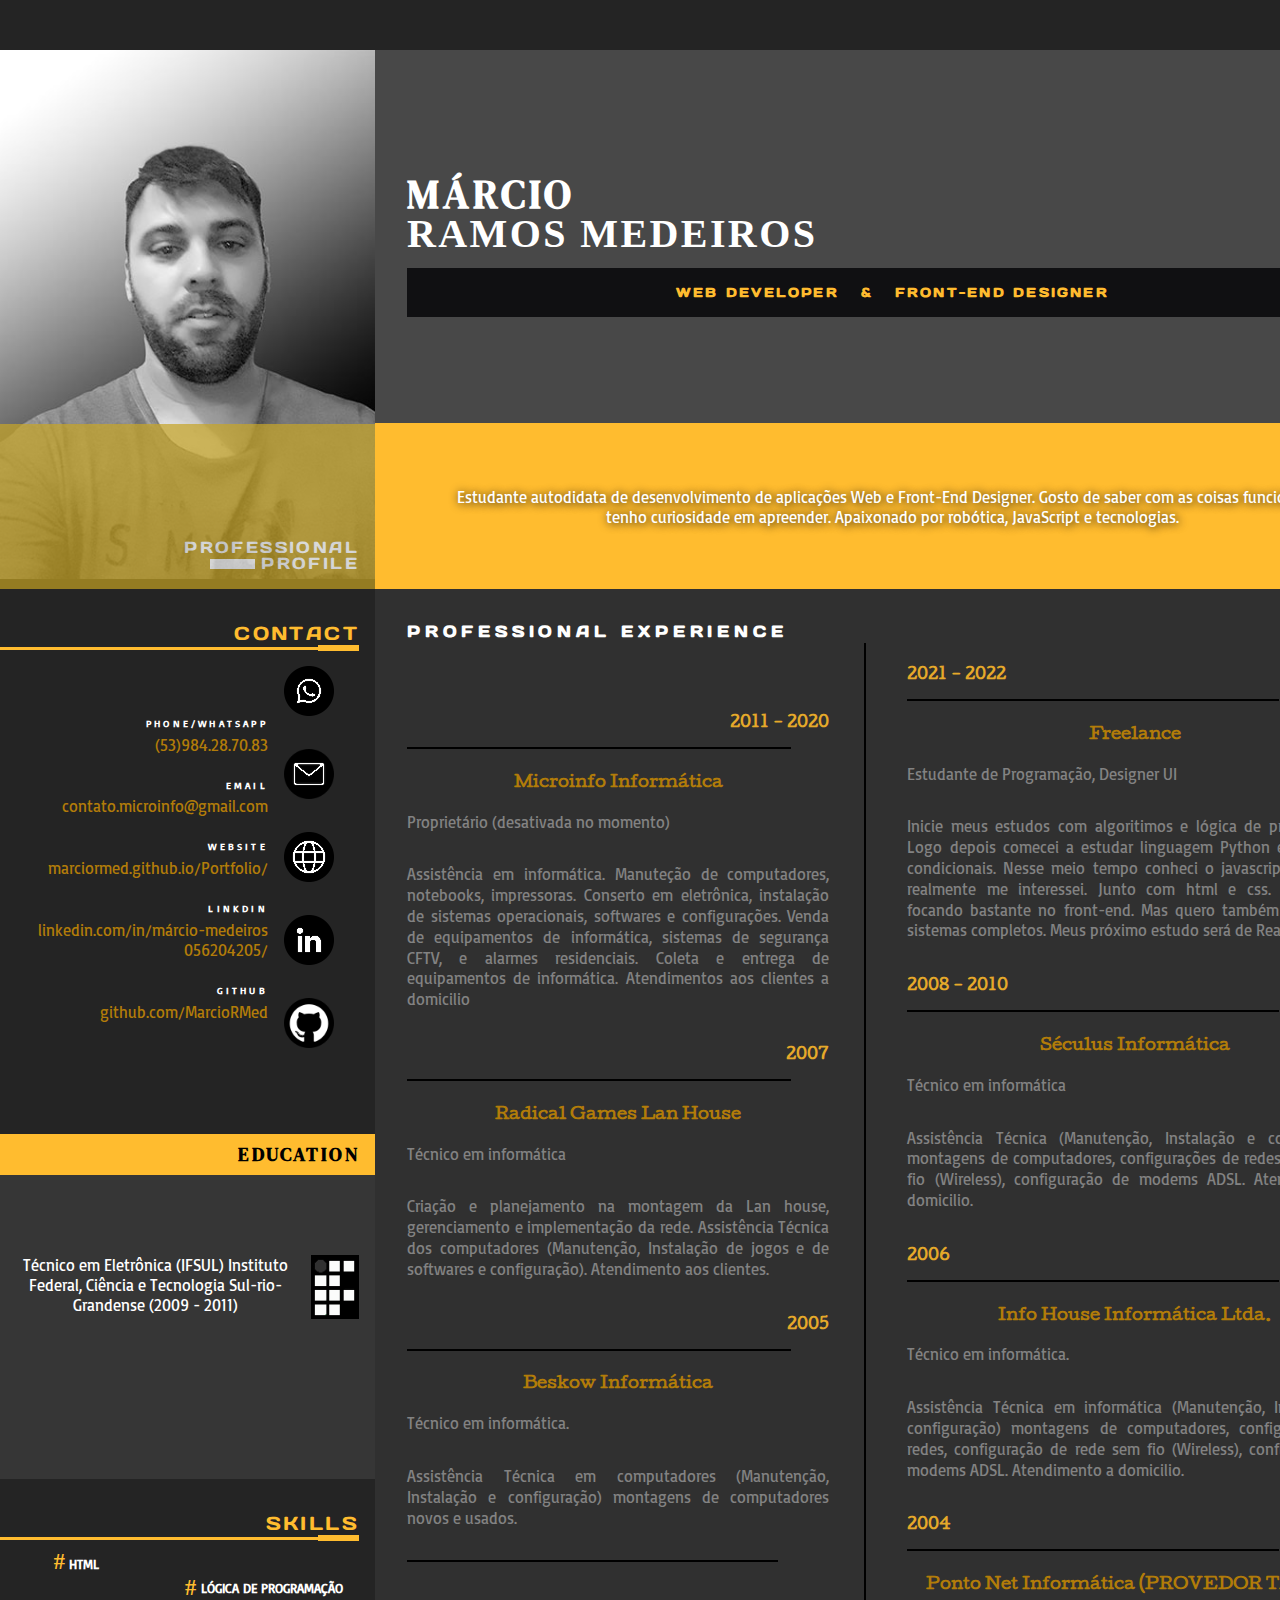
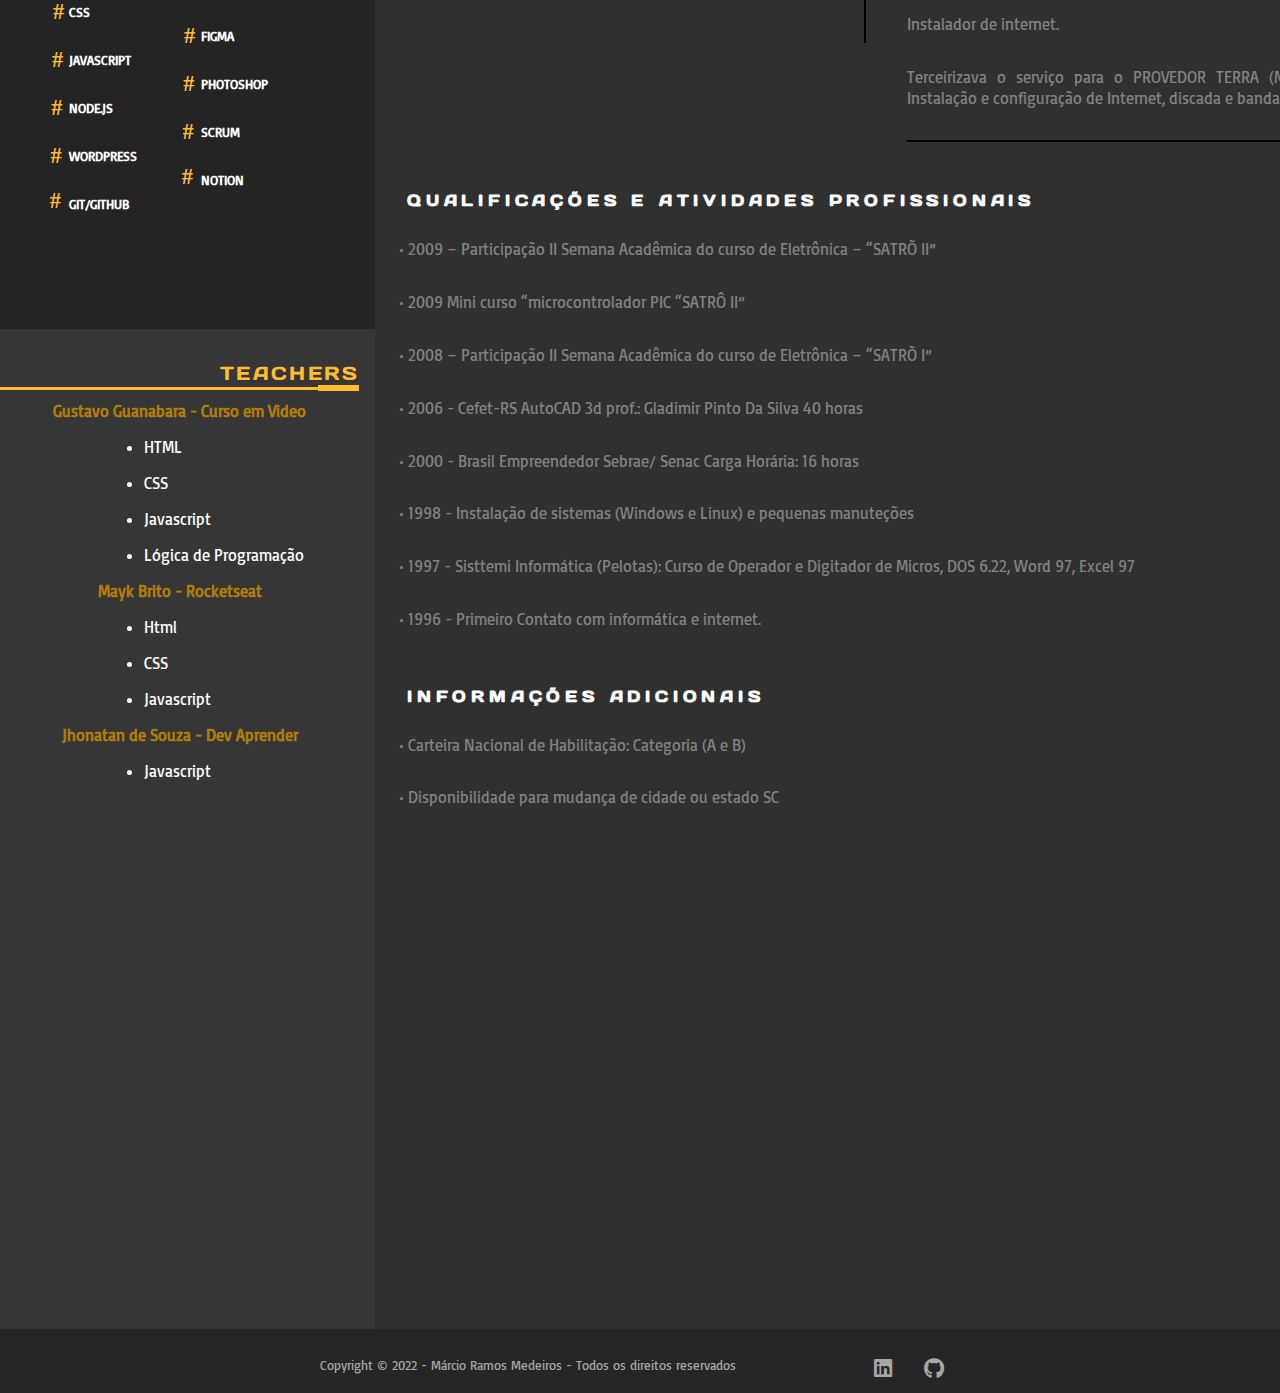
==== commit bd34c30c: "ajust no layout" ====
--- a/cv.html
+++ b/cv.html
@@ -171,6 +171,7 @@
                     <p>HTML</p>
                     <p>CSS</p>
                     <p>JAVASCRIPT</p>
+                    <p>NODE.JS</p>
                     <p>WORDPRESS</p>
                     <p>GIT/GITHUB</p>
 
@@ -182,6 +183,7 @@
                     <span class="js">#</span>
                     <span class="wp">#</span>
                     <span class="git">#</span>
+                    <span class="node">#</span>
                 </div>
 
 
--- a/grid.css
+++ b/grid.css
@@ -116,10 +116,11 @@
 #banner {
   grid-area: banner;
   background-color: #484848;
+  position: relative;
 }
 
 .nome {
-  margin-top: 62px;
+  margin-top: 8rem;
   margin-left: 2rem;
   margin-bottom: 0px;
   padding: 0px;
@@ -143,7 +144,6 @@
 .developer {
   margin-top: 10px;
   margin-left: 2rem;
-  /* margin-bottom: 50px; */
   font-family: var(--font-subtitulo);
   font-size: 0.8rem;
   color: #ffbc2f;
@@ -167,8 +167,8 @@
 }
 
 .box {
-  position: relative;
-  bottom: -126px;
+  position: absolute;
+  bottom: 0px;
   width: 100%;
   height: 166px;
   background-color: #ffbc2f;
@@ -372,6 +372,7 @@
 
 .html {
   position: absolute;
+  left: 0;
   bottom: 14.3rem;
 }
 
@@ -396,8 +397,16 @@
 .git {
   position: absolute;
   left: -4rem;
-  bottom: 2rem;
-}
+  bottom: 2.5rem;
+}
+
+
+.node { 
+    position: absolute;
+    left: -4.7rem;
+    bottom: 17.4rem; 
+ }
+
 
 #experience {
   grid-area: experience;
@@ -475,9 +484,9 @@
 
 .timeline {
   position: relative;
-  /* top:1rem; */
-  left: -5rem;
-  width: 1100px;
+  /* top: 5rem; */
+  left: -9rem;
+  width: 1000px;
   border: 1px solid black;
   transform: rotate(-90deg) translateX(-31rem) translateY(-22rem);
 }
@@ -624,376 +633,3 @@
   display: flex;
   list-style-type: none;
 }
-
-@media only screen and (max-width: 1680px) {
-  body {
-    grid-template-rows: 50px 539px 545px 345px 450px 1150px 100px;
-  }
-
-  #article {
-    grid-template-columns: 37vw 30px 37vw;
-  }
-}
-
-@media only screen and (max-width: 1440px) {
-  body {
-    grid-template-rows: 50px 539px 545px 345px 450px 1250px 100px;
-  }
-
-  #article {
-    grid-template-columns: 35vw 30px 35vw;
-  }
-}
-
-@media only screen and (max-width: 1280px) {
-  body {
-    grid-template-rows: 50px 539px 545px 345px 450px 1450px 100px;
-  }
-  #article {
-    display: grid;
-    grid-template-columns: 30vw 30px 29vw;
-  }
-
-  .separador_left {
-    width: 25vw;
-  }
-}
-
-@media only screen and (max-width: 1024px) {
-  body {
-    width: 100vw;
-    display: flex;
-    flex-direction: column;
-    margin: auto;
-  }
-
-  #header {
-    display: flex;
-  }
-
-  .container-imagem {
-    background-color: #363636;
-  }
-
-  .img-wrapper {
-    width: 45vw;
-    height: 75vh;
-    position: relative;
-  }
-
-  #imagem {
-    margin: auto;
-    width: 45vw;
-    margin-bottom: 0rem;
-  }
-
-  .box {
-    height: 151px;
-  }
-
-  .box-profile {
-    height: 165px;
-    bottom: 170px;
-  }
-
-  .professional {
-    font-size: 1.5rem;
-    padding-bottom: 0.8rem;
-  }
-
-  .profile {
-    font-size: 1.5rem;
-  }
-
-  .bloco {
-    position: absolute;
-    margin-right: 100rem;
-    left: 10rem;
-    bottom: 1.6rem;
-    width: 60px;
-    height: 15px;
-  }
-
-  #banner {
-    margin-top: 0rem;
-    position: relative;
-    right: 0rem;
-  }
-
-  #article {
-    display: flex;
-    grid-template-columns: 48vw 0px 48vw;
-  }
-
-  .left {
-    grid-area: left;
-    padding: 1rem;
-    transform: translatey(0rem);
-  }
-
-  .timeline {
-    display: none;
-  }
-
-  .sessao-experience p {
-    padding: 0.5rem 1rem;
-  }
-
-  .description p {
-    margin-top: -3.3rem;
-    margin-left: 0rem;
-    padding-top: 2rem;
-  }
-
-  .sessao-contact {
-    margin-top: 6rem;
-  }
-
-  .bloco-contact {
-    left: 47rem;
-  }
-
-  .bloco-contact-linha {
-    width: 980px;
-  }
-
-  .container-img {
-    width: 48px;
-    left: 28rem;
-    left: 33rem;
-  }
-
-  .container-texto {
-    left: -20rem;
-  }
-
-  .container-texto-img {
-    margin-bottom: -18rem;
-  }
-
-  .container-education {
-    margin-top: 1rem;
-    margin-bottom: 1rem;
-    padding: 1rem;
-    display: flex;
-    align-items: center;
-    justify-content: center;
-  }
-
-  .sessao-education img {
-    width: 70px;
-    height: 90px;
-    margin-left: 1rem;
-  }
-
-  .sessao-skills p {
-    font-size: 0.9rem;
-  }
-
-  .container-skills {
-    margin-left: 5.3rem;
-  }
-
-  .sessao-teachers ul {
-    margin-left: 23em;
-  }
-
-  .footer-content {
-    width: 85%;
-    display: flex;
-    justify-content: space-between;
-    margin: 1rem;
-  }
-}
-
-@media only screen and (max-width: 800px) {
-  .box {
-    height: 171px;
-  }
-
-  .bloco {
-    left: 4.9rem;
-  }
-
-  .bloco-contact {
-    width: 41px;
-    left: 34.5em;
-  }
-
-  .bloco-contact-linha {
-    width: 36.5rem;
-  }
-
-  .container-texto {
-    left: -8rem;
-  }
-
-  .container-skills {
-    margin-left: 2.5rem;
-  }
-
-  .sessao-teachers ul {
-    margin-left: 18rem;
-  }
-}
-
-@media only screen and (max-width: 768px) {
-  .box {
-    height: 171px;
-  }
-
-  .bloco {
-    left: 4.2rem;
-  }
-
-  .bloco-contact {
-    width: 41px;
-    left: 34.5em;
-  }
-
-  .bloco-contact-linha {
-    width: 36.5rem;
-  }
-
-  .container-texto {
-    left: -6rem;
-  }
-
-  .container-skills {
-    margin-left: 2.5rem;
-  }
-
-  .sessao-teachers ul {
-    margin-left: 15rem;
-  }
-
-  #footer {
-    background-color: #262626;
-  }
-}
-
-@media only screen and (max-width: 425px) {
-  .img-wrapper img {
-    position: relative;
-    width: 100vw;
-    left: -6.2rem;
-  }
-
-  .box-profile {
-    width: 220%;
-    left: -6.1rem;
-    height: 165px;
-    bottom: 156px;
-  }
-
-  .professional {
-    position: absolute;
-    bottom: 2rem;
-    right: 2.5rem;
-    letter-spacing: 0.15rem;
-    font-size: 1rem;
-  }
-
-  .profile {
-    position: absolute;
-    bottom: 1rem;
-    right: 2.5rem;
-    font-size: 1rem;
-  }
-
-  .bloco {
-    position: absolute;
-    bottom: 1.33rem;
-    left: 10rem;
-    width: 38px;
-    height: 13px;
-  }
-
-  .nome {
-    margin-top: 62px;
-    margin-left: 1rem;
-    margin-bottom: 0px;
-    padding: 0px;
-    font-size: 1.5rem;
-  }
-
-  .sobrenome {
-    margin-top: 0px;
-    padding: 0px;
-    margin-left: 1rem;
-    font-size: 1.5rem;
-  }
-
-  .developer {
-    margin-top: 10px;
-    margin-left: 1rem;
-    font-size: 1rem;
-
-    text-align: center;
-    padding: 1rem;
-    letter-spacing: 0.14rem;
-  }
-
-  .description p {
-    display: flex;
-    justify-content: center;
-    text-align: center;
-    font-size: 1rem;
-    color: #ffffff;
-    text-shadow: 1px 1px 10px black;
-    padding: 1rem;
-  }
-
-  .box {
-    height: 186px;
-  }
-
-  .sessao-contact h3 {
-    font-size: 0.8rem;
-  }
-
-  .container-texto {
-    left: -5rem;
-  }
-
-  .container-img {
-    width: 48px;
-    left: 16.5rem;
-  }
-
-  .bloco-contact {
-    width: 41px;
-    left: 17.1rem;
-  }
-
-  .bloco-contact-linha {
-    width: 17.5rem;
-  }
-
-  .sessao-education h3 {
-    font-size: 0.8rem;
-  }
-
-  .sessao-skills h3 {
-    font-size: 0.8rem;
-  }
-
-  .sessao-teachers h3 {
-    font-size: 0.8rem;
-  }
-
-  .sessao-teachers ul {
-    margin-left: 7rem;
-  }
-
-  #article {
-    display: grid;
-    grid-template-areas:
-      "left"
-      "right";
-
-    grid-template-columns: 100vw;
-
-    margin: -1rem;
-  }
-}
--- a/responsividade.css
+++ b/responsividade.css
@@ -3,93 +3,380 @@
 
 
 
-@media (max-width:425px){
-    
-    body{      
-    
-        margin: auto;
-             
-        display:grid;
-        grid-template-areas: 
-        "header"
-        "imagem"
-        "banner"
-        "contact"
-        "education"
-        "skills"
-        "teachers"
-        " experience" 
-        "footer";
-    
-    grid-template-columns: 425px;      
-    
-    grid-template-rows: 50px 77vh 85vh 70vh 30vh 55vh 80vh;
-
-}
-     
-.bloco{
-left:11.3rem;
-}
-
-.developer{
-    margin-left:0px;
-}
-
-.description p {    
-    margin-left: 0rem;
-    background-color: #FFBC2F;    
-
-}
-
-.box{
-    bottom:-2.5rem; 
-}
-
-.bloco-contact{
-       
-    left:18rem;
-    
-}
-
-.bloco-contact-linha{
-     width:360px;
- 
-}
-
-.container-img {
-    left: 16.9rem;    
-}
-
-.container-texto {
-    left: -5rem;    
-}
-
-
-.container-education {
-    margin-top: 2rem;
-}
-
-
-#article{
-    
-    display:grid;
-    grid-template-areas: 
-    "left"
-    "right";
-    
-    grid-template-columns: 100vw; 
-    
-    margin:-1rem;
-}   
-
-.footer-content{
-    width: 85%;
-    display: flex;
-    justify-content: space-between;
-    margin: 1rem;
-}
-
-
-    }
-
-    +
+
+
+@media only screen and (max-width: 1680px) {
+    body {
+      grid-template-rows: 50px 539px 545px 345px 450px 1150px 100px;
+    }
+  
+    #article {
+      grid-template-columns: 37vw 30px 37vw;
+    }
+  }
+  
+  @media only screen and (max-width: 1440px) {
+    body {
+      grid-template-rows: 50px 539px 545px 345px 450px 1250px 100px;
+    }
+  
+    #article {
+      grid-template-columns: 35vw 30px 35vw;
+    }
+  }
+  
+  @media only screen and (max-width: 1280px) {
+    body {
+      grid-template-rows: 50px 539px 545px 345px 450px 1450px 100px;
+    }
+    #article {
+      display: grid;
+      grid-template-columns: 30vw 30px 29vw;
+    }
+  
+    .separador_left {
+      width: 25vw;
+    }
+  }
+  
+  @media only screen and (max-width: 1024px) {
+    body {
+      width: 100vw;
+      display: flex;
+      flex-direction: column;
+      margin: auto;
+    }
+  
+    #header {
+      display: flex;
+    }
+  
+    .container-imagem {
+      background-color: #363636;
+    }
+  
+    .img-wrapper {
+      width: 45vw;
+      height: 75vh;
+      position: relative;
+    }
+  
+    #imagem {
+      margin: auto;
+      width: 45vw;
+      margin-bottom: 0rem;
+    }
+  
+    .box {
+      height: 151px;
+    }
+  
+    .box-profile {
+      height: 165px;
+      bottom: 170px;
+    }
+  
+    .professional {
+      font-size: 1.5rem;
+      padding-bottom: 0.8rem;
+    }
+  
+    .profile {
+      font-size: 1.5rem;
+    }
+  
+    .bloco {
+      position: absolute;
+      margin-right: 100rem;
+      left: 10rem;
+      bottom: 1.6rem;
+      width: 60px;
+      height: 15px;
+    }
+  
+    #banner {
+      margin-top: 0rem;
+      position: relative;
+      right: 0rem;
+    }
+  
+    #article {
+      display: flex;
+      grid-template-columns: 48vw 0px 48vw;
+    }
+  
+    .left {
+      grid-area: left;
+      padding: 1rem;
+      transform: translatey(0rem);
+    }
+  
+    .timeline {
+      display: none;
+    }
+  
+    .sessao-experience p {
+      padding: 0.5rem 1rem;
+    }
+  
+    .description p {
+      margin-top: -3.3rem;
+      margin-left: 0rem;
+      padding-top: 2rem;
+    }
+  
+    .sessao-contact {
+      margin-top: 6rem;
+    }
+  
+    .bloco-contact {
+      left: 47rem;
+    }
+  
+    .bloco-contact-linha {
+      width: 980px;
+    }
+  
+    .container-img {
+      width: 48px;
+      left: 28rem;
+      left: 33rem;
+    }
+  
+    .container-texto {
+      left: -20rem;
+    }
+  
+    .container-texto-img {
+      margin-bottom: -18rem;
+    }
+  
+    .container-education {
+      margin-top: 1rem;
+      margin-bottom: 1rem;
+      padding: 1rem;
+      display: flex;
+      align-items: center;
+      justify-content: center;
+    }
+  
+    .sessao-education img {
+      width: 70px;
+      height: 90px;
+      margin-left: 1rem;
+    }
+  
+    .sessao-skills p {
+      font-size: 0.9rem;
+    }
+  
+    .container-skills {
+      margin-left: 5.3rem;
+    }
+  
+    .sessao-teachers ul {
+      margin-left: 23em;
+    }
+  
+    .footer-content {
+      width: 85%;
+      display: flex;
+      justify-content: space-between;
+      margin: 1rem;
+    }
+  }
+  
+  @media only screen and (max-width: 800px) {
+    .box {
+      height: 171px;
+    }
+  
+    .bloco {
+      left: 4.9rem;
+    }
+  
+    .bloco-contact {
+      width: 41px;
+      left: 34.5em;
+    }
+  
+    .bloco-contact-linha {
+      width: 36.5rem;
+    }
+  
+    .container-texto {
+      left: -8rem;
+    }
+  
+    .container-skills {
+      margin-left: 2.5rem;
+    }
+  
+    .sessao-teachers ul {
+      margin-left: 18rem;
+    }
+  }
+  
+  @media only screen and (max-width: 768px) {
+    .box {
+      height: 171px;
+    }
+  
+    .bloco {
+      left: 4.2rem;
+    }
+  
+    .bloco-contact {
+      width: 41px;
+      left: 34.5em;
+    }
+  
+    .bloco-contact-linha {
+      width: 36.5rem;
+    }
+  
+    .container-texto {
+      left: -6rem;
+    }
+  
+    .container-skills {
+      margin-left: 2.5rem;
+    }
+  
+    .sessao-teachers ul {
+      margin-left: 15rem;
+    }
+  
+    #footer {
+      background-color: #262626;
+    }
+  }
+  
+
+@media only screen and (max-width: 425px) {
+    .img-wrapper img {
+      position: relative;
+      width: 100vw;
+      left: -6.2rem;
+    }
+  
+    .box-profile {
+      width: 220%;
+      left: -6.1rem;
+      height: 165px;
+      bottom: 156px;
+    }
+  
+    .professional {
+      position: absolute;
+      bottom: 2rem;
+      right: 2.5rem;
+      letter-spacing: 0.15rem;
+      font-size: 1rem;
+    }
+  
+    .profile {
+      position: absolute;
+      bottom: 1rem;
+      right: 2.5rem;
+      font-size: 1rem;
+    }
+  
+    .bloco {
+      position: absolute;
+      bottom: 1.33rem;
+      left: 10rem;
+      width: 38px;
+      height: 13px;
+    }
+  
+    .nome {
+      margin-top: 62px;
+      margin-left: 1rem;
+      margin-bottom: 0px;
+      padding: 0px;
+      font-size: 1.5rem;
+    }
+  
+    .sobrenome {
+      margin-top: 0px;
+      padding: 0px;
+      margin-left: 1rem;
+      font-size: 1.5rem;
+    }
+  
+    .developer {
+      margin-top: 10px;
+      margin-left: 1rem;
+      font-size: 1rem;
+  
+      text-align: center;
+      padding: 1rem;
+      letter-spacing: 0.14rem;
+    }
+  
+    .description p {
+      display: flex;
+      justify-content: center;
+      text-align: center;
+      font-size: 1rem;
+      color: #ffffff;
+      text-shadow: 1px 1px 10px black;
+      padding: 1rem;
+    }
+  
+    .box {
+      height: 186px;
+    }
+  
+    .sessao-contact h3 {
+      font-size: 0.8rem;
+    }
+  
+    .container-texto {
+      left: -5rem;
+    }
+  
+    .container-img {
+      width: 48px;
+      left: 16.5rem;
+    }
+  
+    .bloco-contact {
+      width: 41px;
+      left: 17.1rem;
+    }
+  
+    .bloco-contact-linha {
+      width: 17.5rem;
+    }
+  
+    .sessao-education h3 {
+      font-size: 0.8rem;
+    }
+  
+    .sessao-skills h3 {
+      font-size: 0.8rem;
+    }
+  
+    .sessao-teachers h3 {
+      font-size: 0.8rem;
+    }
+  
+    .sessao-teachers ul {
+      margin-left: 7rem;
+    }
+  
+    #article {
+      display: grid;
+      grid-template-areas:
+        "left"
+        "right";
+  
+      grid-template-columns: 100vw;
+  
+      margin: -1rem;
+    }
+  }
+  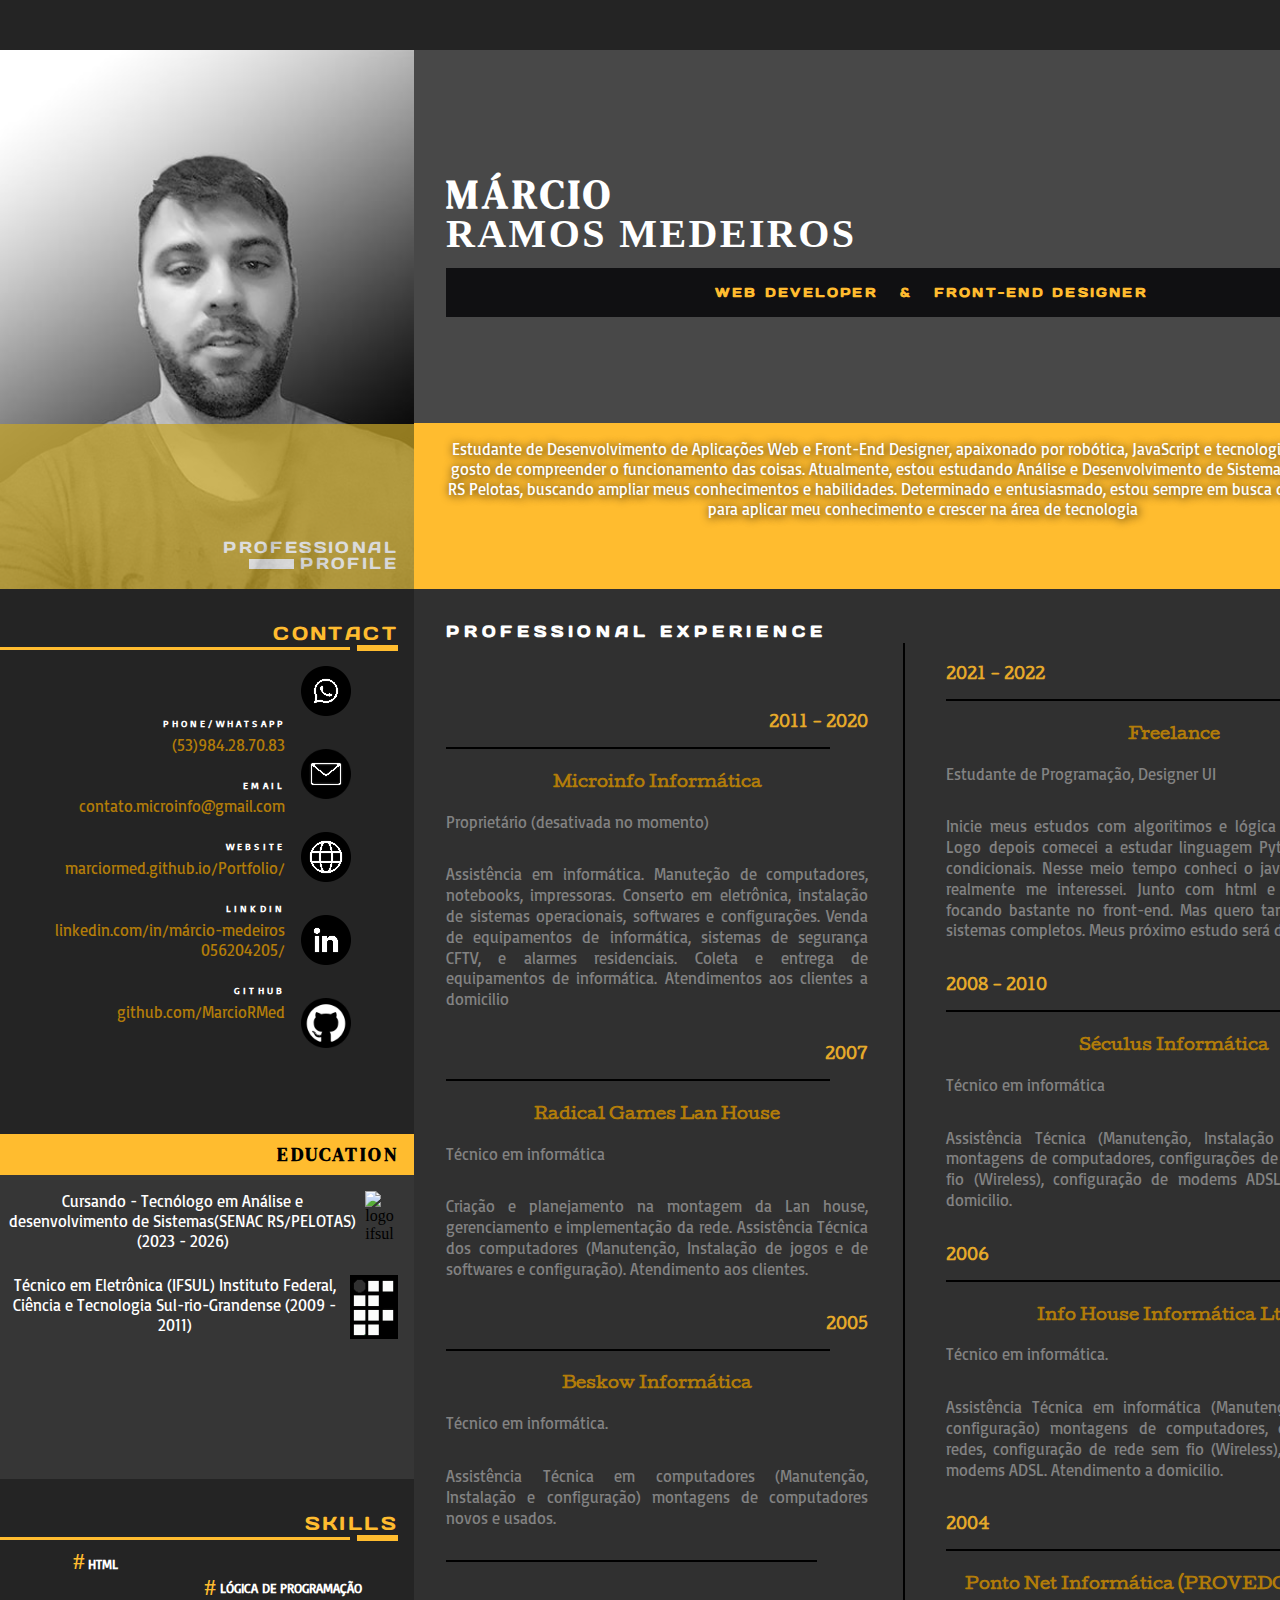
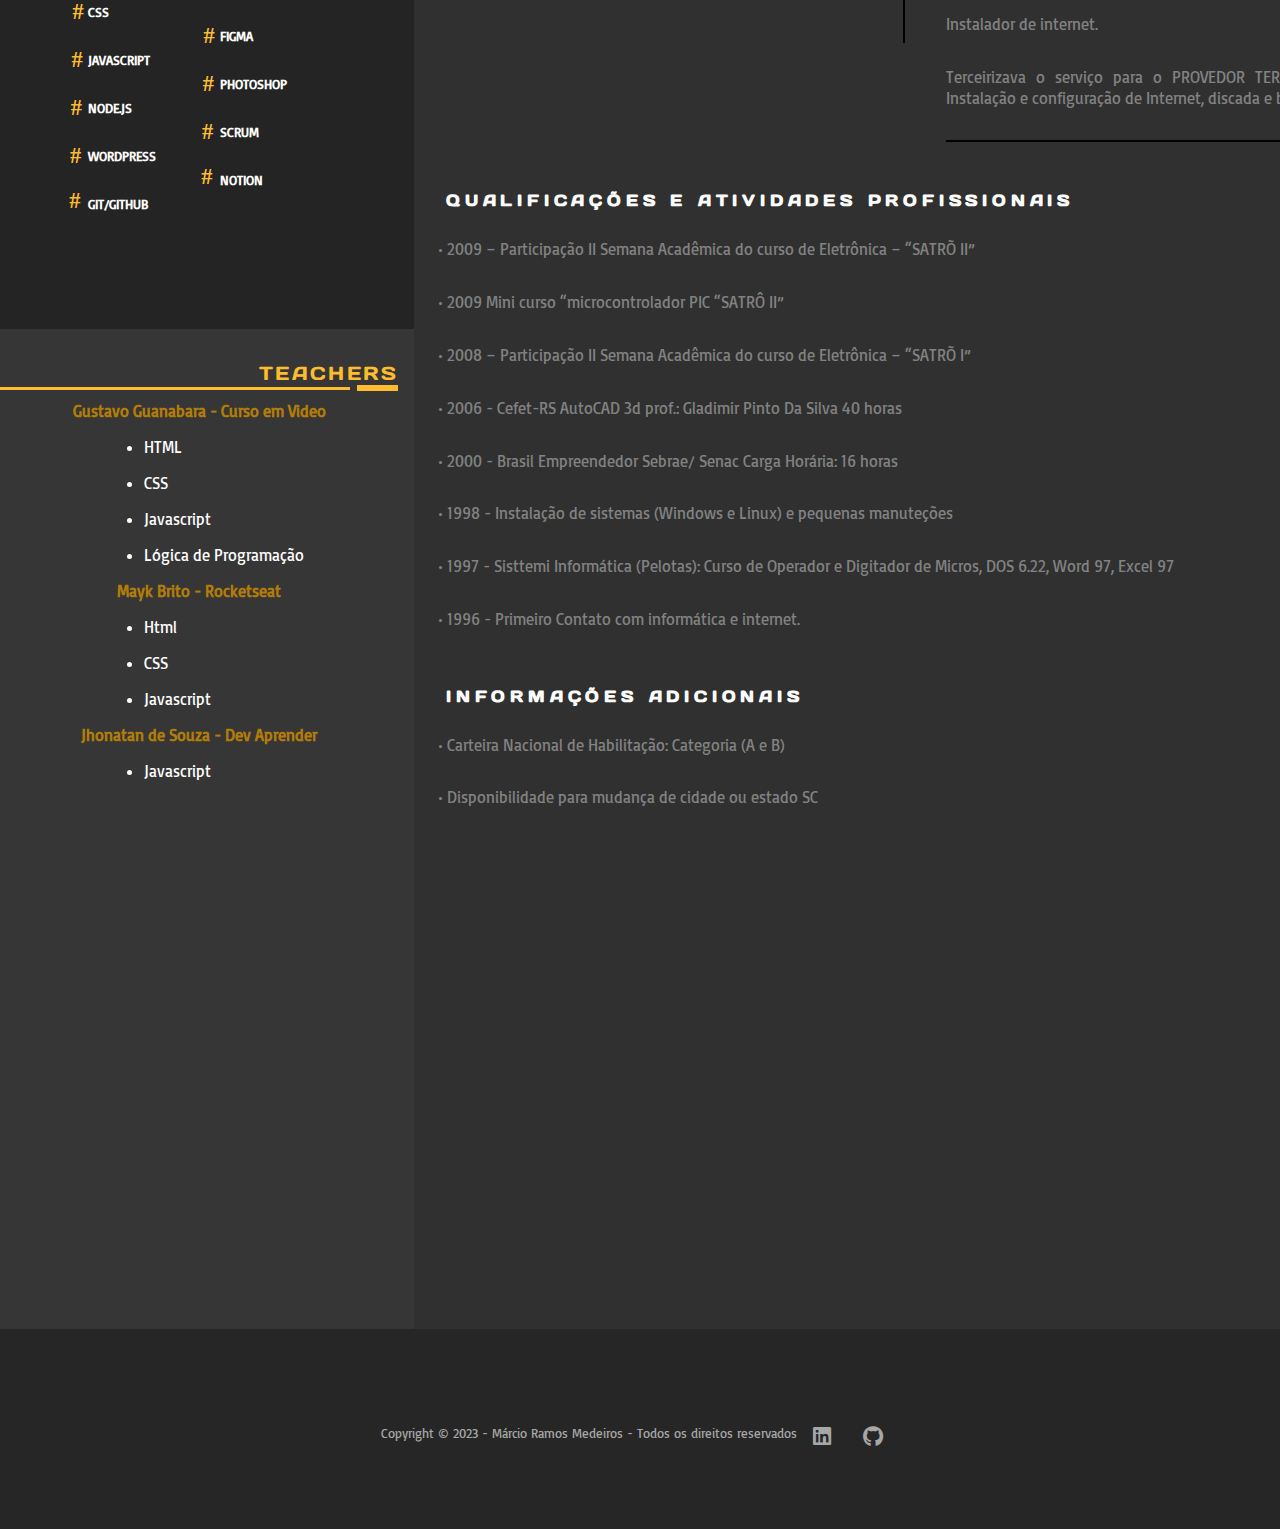
==== commit bac95f9f: "atualizações" ====
--- a/cv.html
+++ b/cv.html
@@ -5,15 +5,16 @@
     <meta charset="UTF-8">
     <meta http-equiv="X-UA-Compatible" content="IE=edge">
     <meta name="viewport" content="width=device-width, initial-scale=1.0">
-    <link rel="stylesheet" href="grid.css">
     
     
     <link rel="icon" type="image/png" sizes="32x32" href="favicon/favicon-32x32.png">
     <link rel="icon" type="image/png" sizes="16x16" href="favicon/favicon-16x16.png">
-
+    
     <link rel="shortcut icon" href="favicon/favicon.ico" type="image/x-icon">
     
     <!-- <link rel="stylesheet" href="responsividade.css"> -->
+    <link rel="stylesheet" href="grid.css">
+    
     
     <title>Curriculum Vitae</title>
     
@@ -65,7 +66,7 @@
             <div class="description">
 
                 <div class="box">
-                    <p> Estudante autodidata de desenvolvimento de aplicações Web e Front-End Designer. Gosto de saber com as coisas funcionam e tenho curiosidade em apreender. Apaixonado por robótica, JavaScript e tecnologias.</p>
+                    <p>Estudante de Desenvolvimento de Aplicações Web e Front-End Designer, apaixonado por robótica, JavaScript e tecnologias. Sou curioso e gosto de compreender o funcionamento das coisas. Atualmente, estou estudando Análise e Desenvolvimento de Sistemas (ADS) no Senac RS Pelotas, buscando ampliar meus conhecimentos e habilidades. Determinado e entusiasmado, estou sempre em busca de oportunidades para aplicar meu conhecimento e crescer na área de tecnologia</p>
                 </div>
             </div>
 
@@ -146,6 +147,13 @@
 
     <section class="sessao-education" id="education">
         <h3>EDUCATION</h3>
+
+        <div class="container-education">
+            <p>Cursando - Tecnólogo em Análise e desenvolvimento de Sistemas(SENAC RS/PELOTAS)(2023 - 2026)</p>
+
+            <img src="https://www1.sp.senac.br/hotsites/sites/guiavisual/wp-content/uploads/2021/05/Logo-negativo-1.jpg" alt="logo ifsul">
+
+        </div>
 
         <div class="container-education">
             <p>Técnico em Eletrônica (IFSUL) Instituto Federal, Ciência e Tecnologia Sul-rio-Grandense (2009 - 2011)</p>
@@ -436,7 +444,7 @@
     <footer id="footer">
         <div class="footer-content">
             <p>
-                Copyright &copy; 2022 - Márcio Ramos Medeiros - Todos os direitos reservados
+                Copyright &copy; 2023 - Márcio Ramos Medeiros - Todos os direitos reservados
 
             </p>
 
@@ -459,4 +467,4 @@
 
 </body>
 
-</html>+</html>
--- a/responsividade.css
+++ b/responsividade.css
@@ -265,7 +265,7 @@
       width: 220%;
       left: -6.1rem;
       height: 165px;
-      bottom: 156px;
+      bottom: 0px;
     }
   
     .professional {
@@ -320,7 +320,7 @@
       display: flex;
       justify-content: center;
       text-align: center;
-      font-size: 1rem;
+      font-size: 16px;
       color: #ffffff;
       text-shadow: 1px 1px 10px black;
       padding: 1rem;
--- a/grid.css
+++ b/grid.css
@@ -24,8 +24,6 @@
   background-color: #101010;
 
   margin: 0;
-  height: 100vh;
-
   padding: 0;
 
   display: grid;
@@ -38,9 +36,9 @@
     "teachers experience" /*extra para atualizações futuras  */
     "footer footer";
 
-  grid-template-columns: 375px 1fr;
-
-  grid-template-rows: 50px 539px 545px 345px 450px 1000px 100px;
+  grid-template-columns: 414px 1fr;
+
+  grid-template-rows: 50px 539px 545px 345px 450px 1000px 200px;
 }
 
 #header {
@@ -160,9 +158,9 @@
   font-size: 1rem;
   color: #ffffff;
   text-shadow: 1px 1px 10px black;
-  margin-top: 1rem;
-  margin-left: 2rem;
-  padding: 3rem;
+  margin-top: 0rem;
+  margin-left: 1rem;
+  padding: 1rem;
   font-family: var(--font-textbasic);
 }
 
@@ -286,7 +284,7 @@
 }
 
 .container-education {
-  margin-top: 4rem;
+  margin-top: 0rem;
 }
 
 .sessao-education h3 {
@@ -604,7 +602,7 @@
   position: relative;
   padding-top: 1rem;
   width: 100vw;
-  height: 4rem;
+  /* height: 4rem; */
   background-color: #17181b;
   display: flex;
   justify-content: center;
@@ -612,8 +610,8 @@
 }
 
 .footer-content {
-  width: 50%;
-  display: flex;
+  display: flex;
+  padding: 20px;
   justify-content: space-between;
 }
 
@@ -633,3 +631,30 @@
   display: flex;
   list-style-type: none;
 }
+
+
+/* RESPONSIVIDADE */
+
+@media only screen and (min-width: 425px) {
+      
+  body{
+    display: grid;
+    grid-template-areas:
+      "header"
+      "imagem"
+      "banner"
+      "contact experience"
+      "education experience"
+      "skills experience"
+      "teachers experience" extra para atualizações futuras 
+      "footer footer";
+    
+    grid-template-columns: 414px ;
+    
+    grid-template-rows: 50px 539px 545px 345px 450px 1000px 200px;
+
+   }  
+  
+  }
+
+
